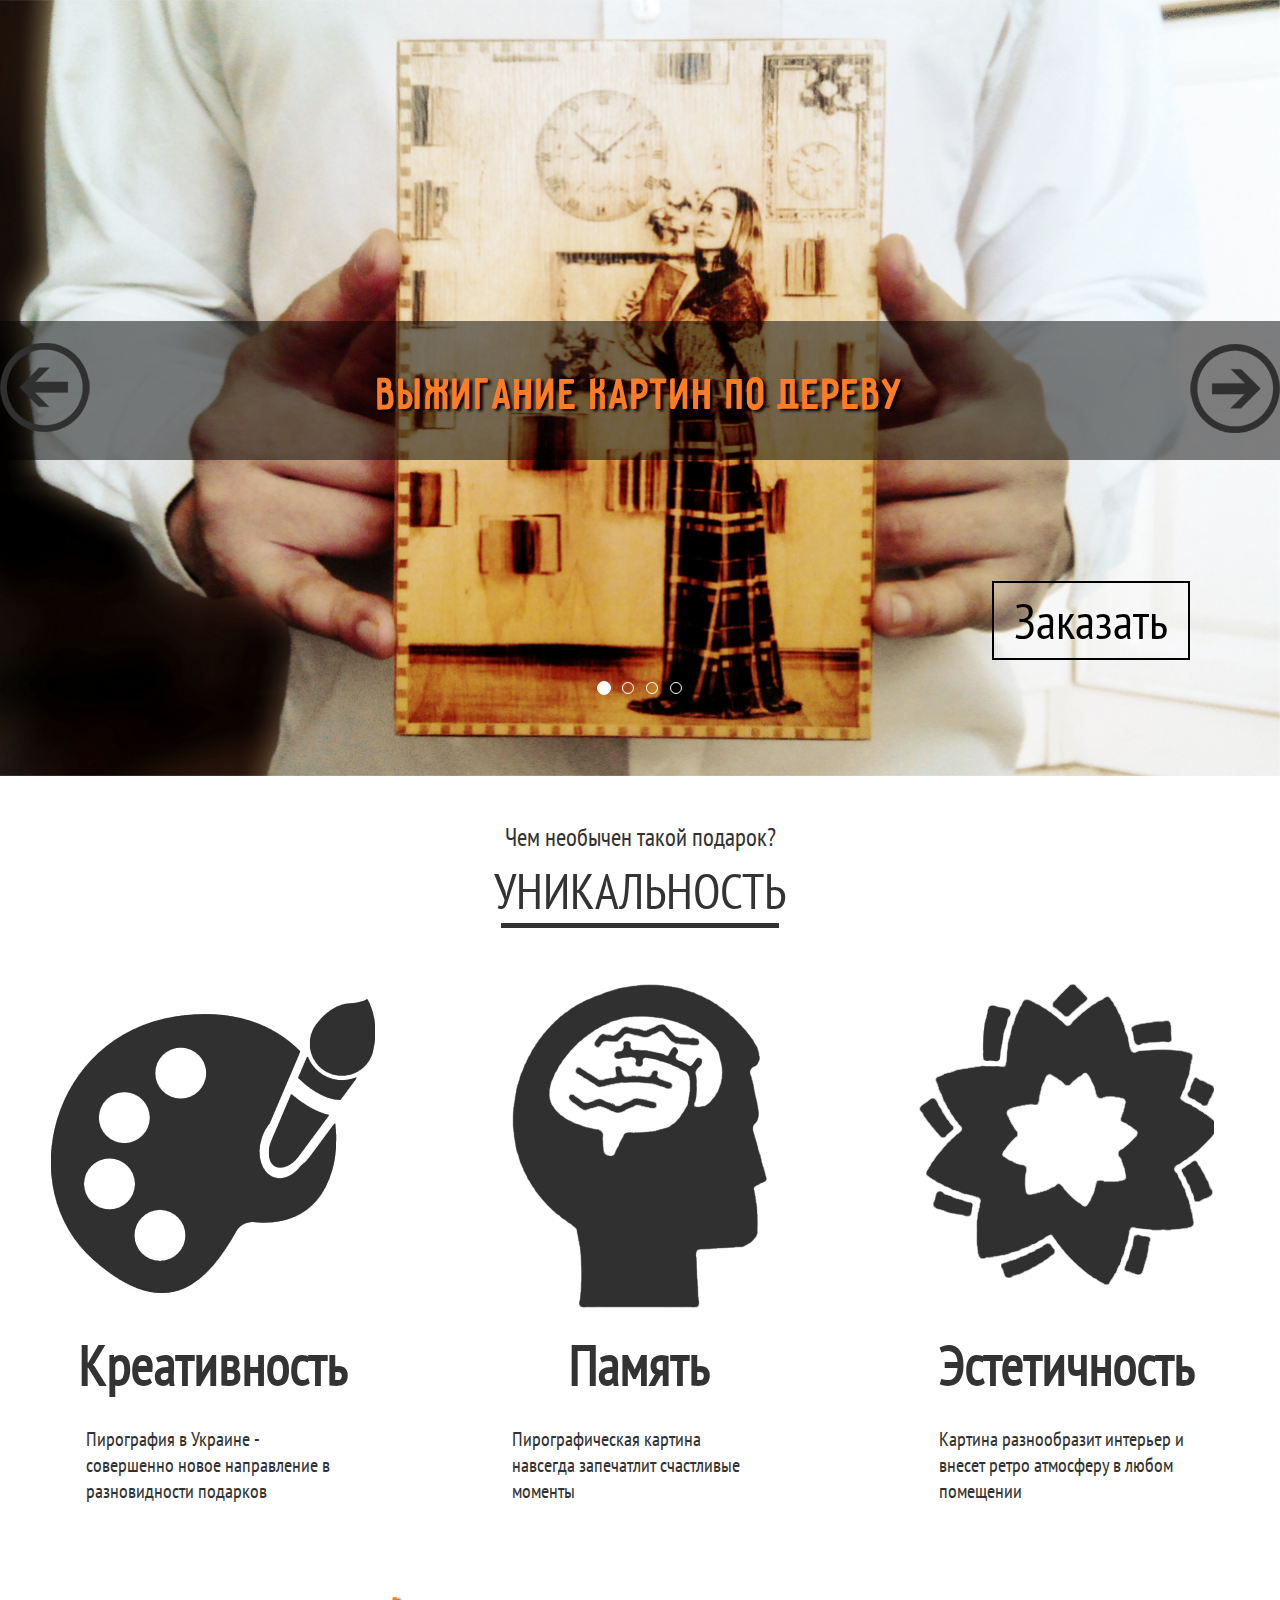
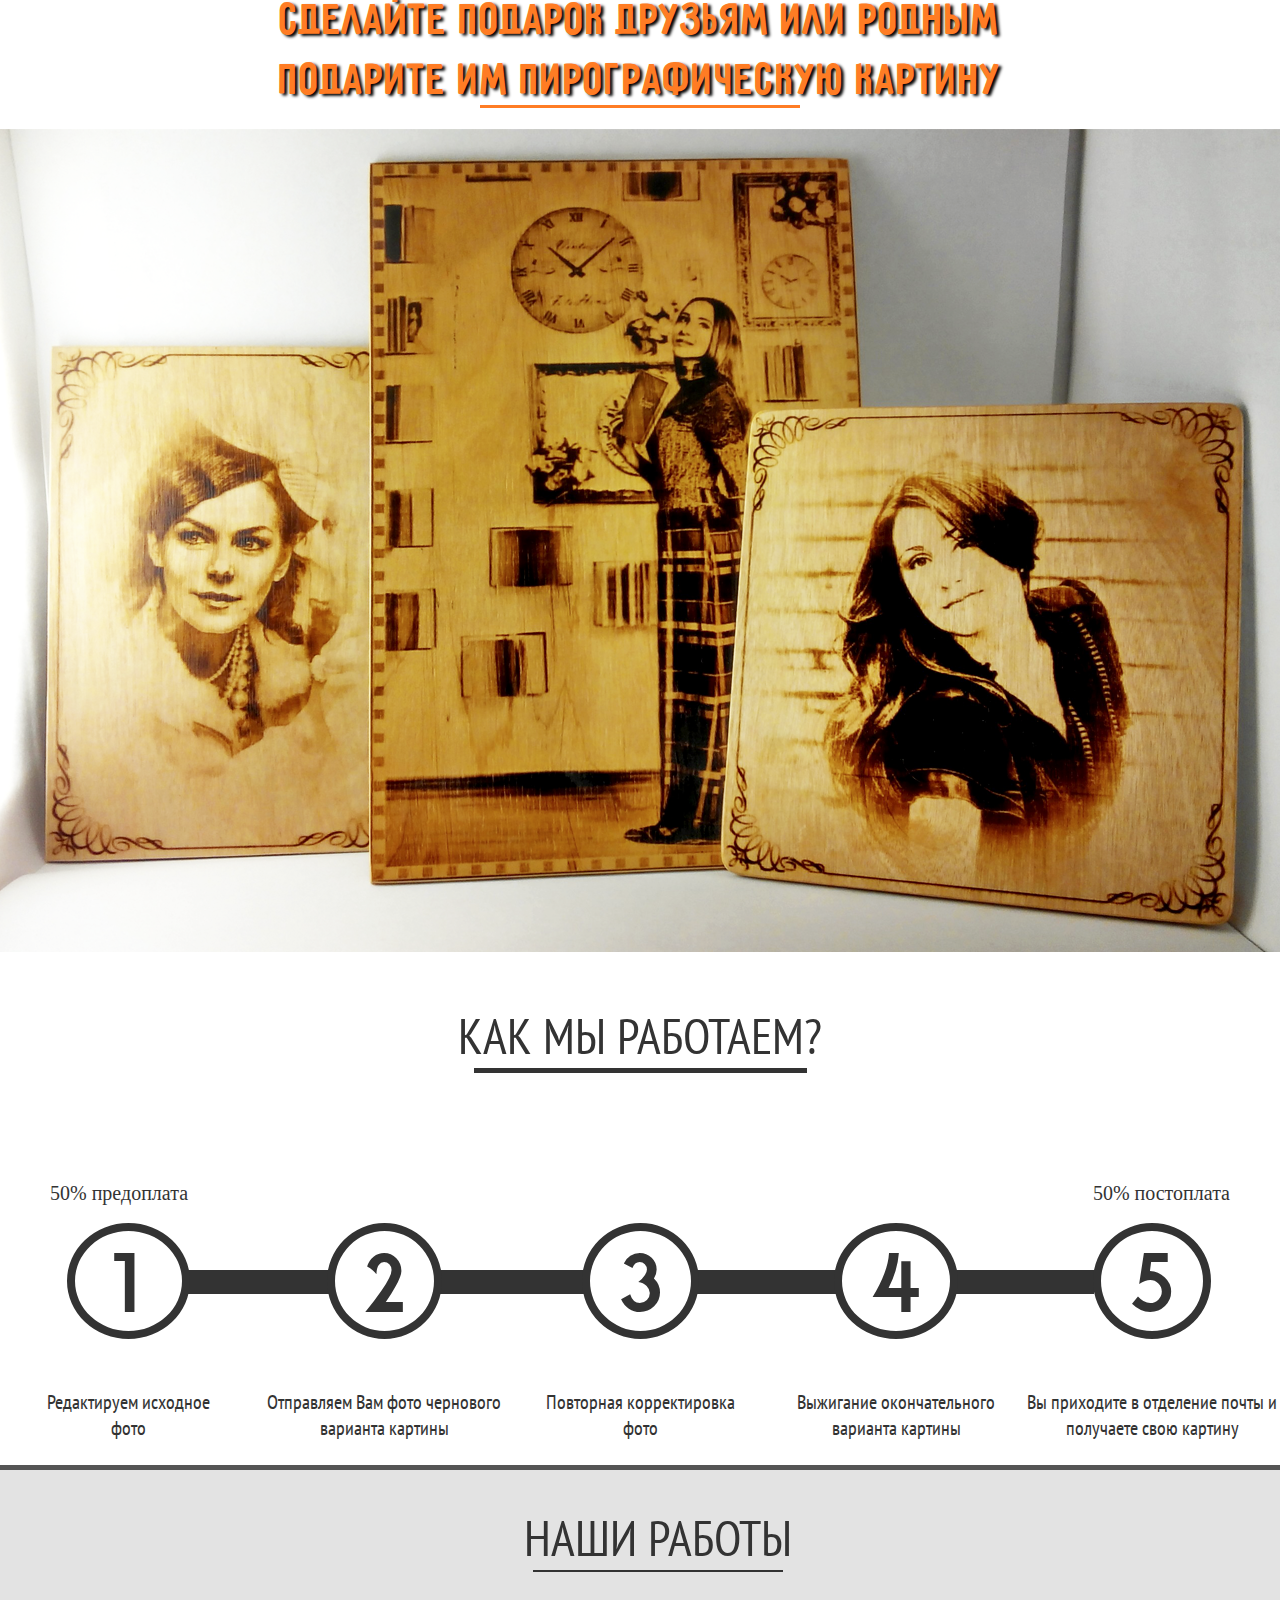
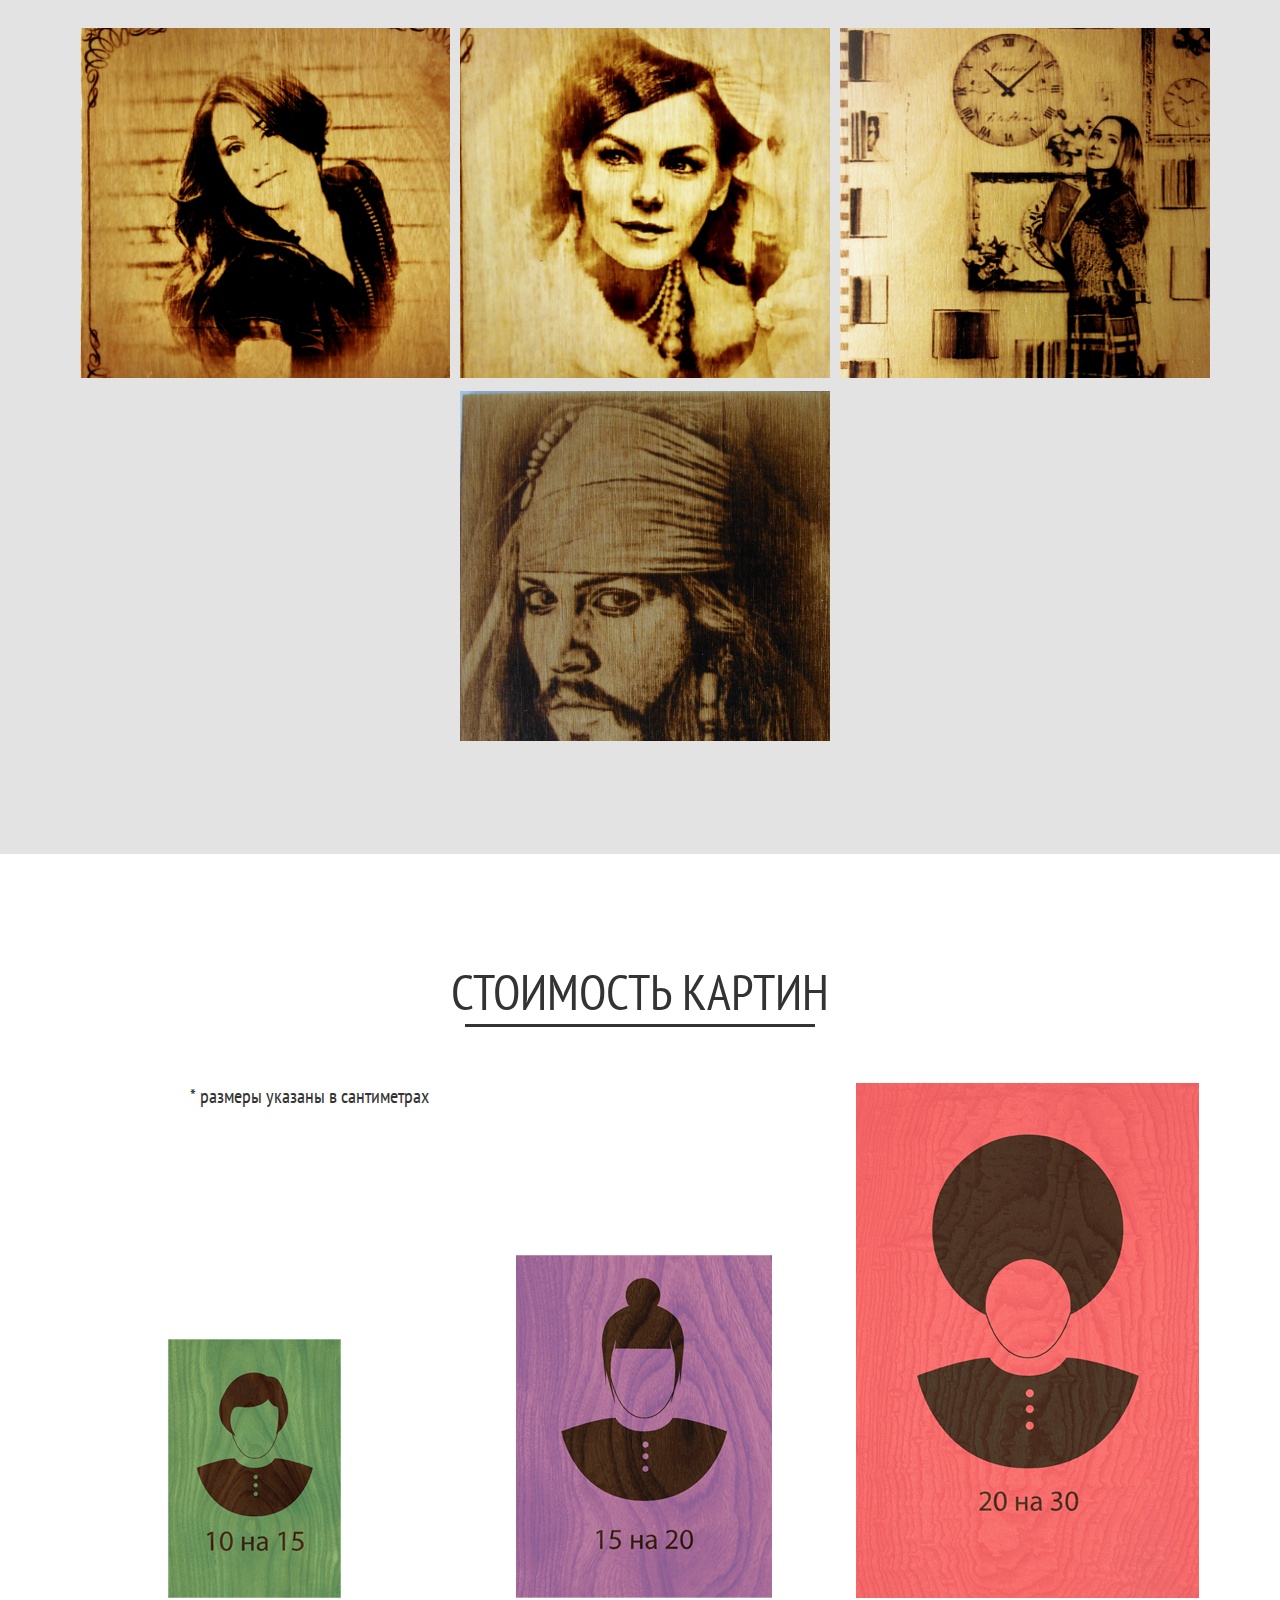
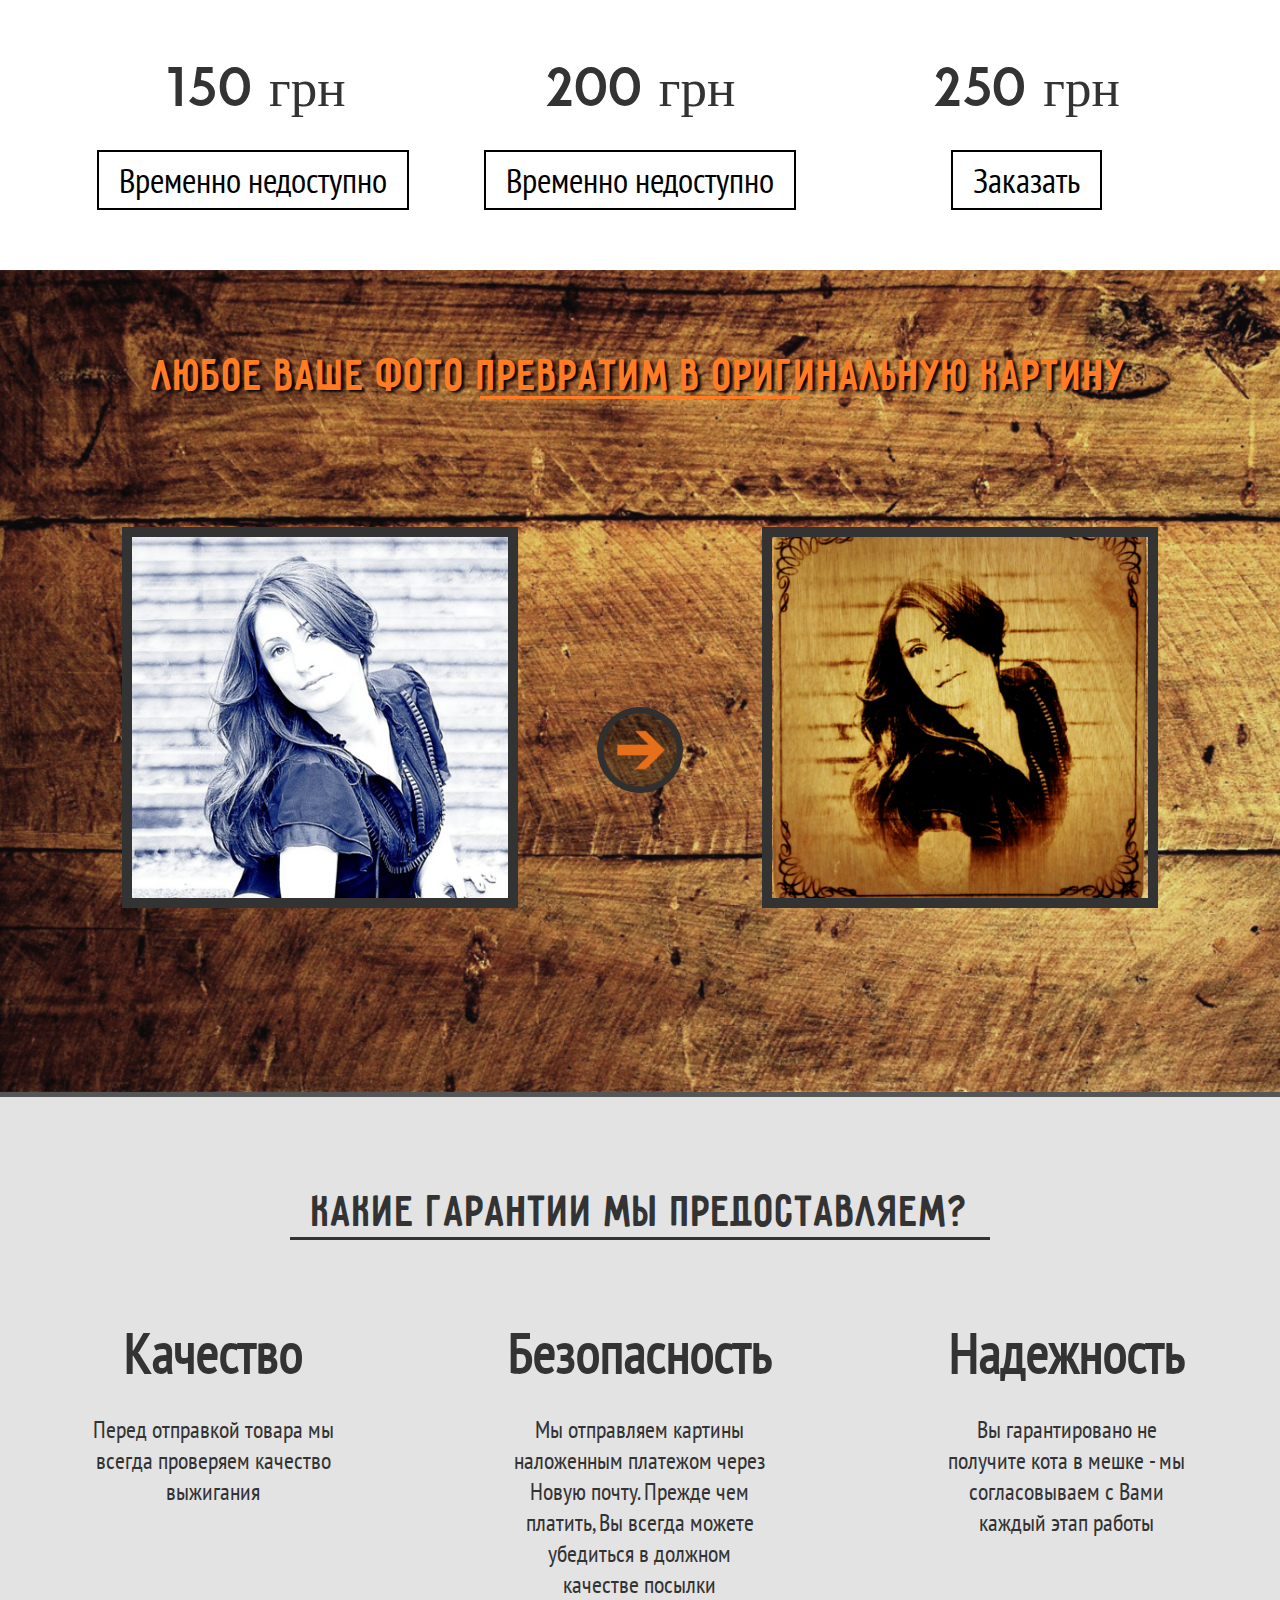
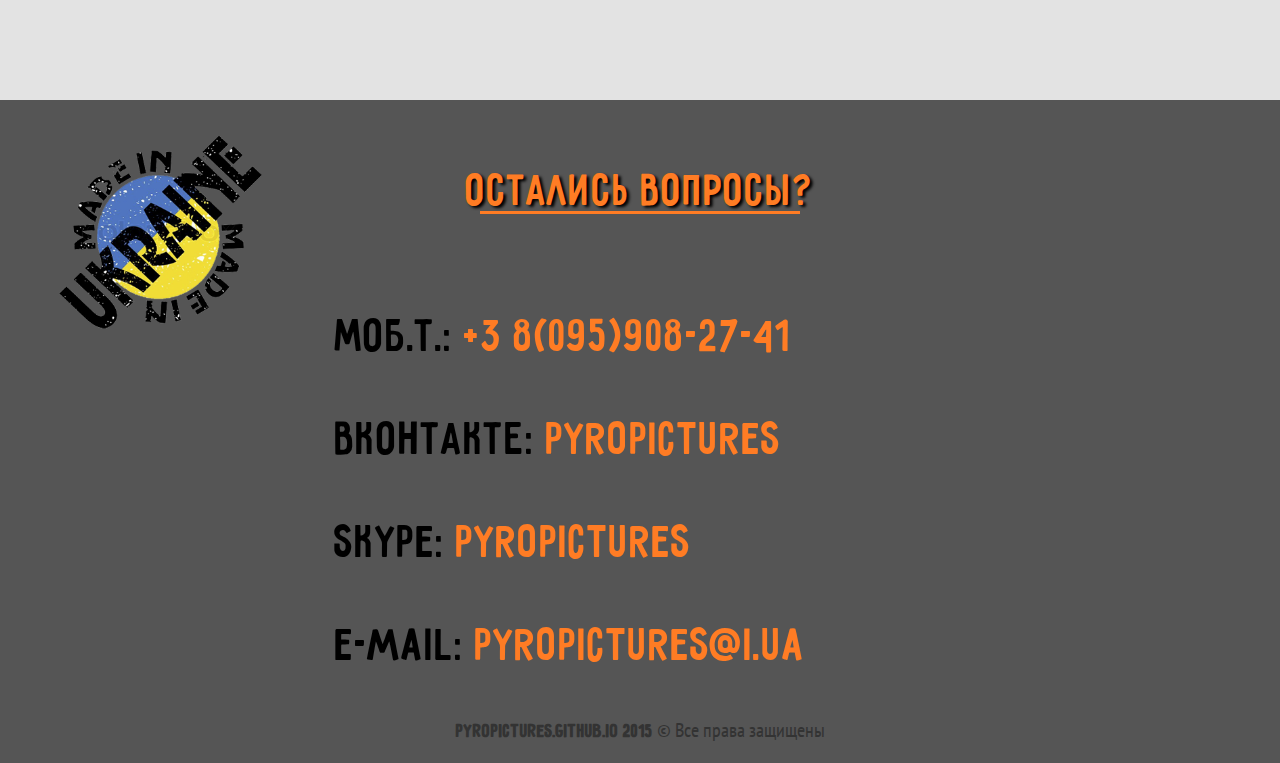
==== index.html @ 1214acdc "favicon added" ====
<!DOCTYPE html>
<html lang="ru">

<head>
    <meta http-equiv="content-type" charset="UTF-8" content="ru">
    <title>Выжигание картин по фото PyroPictures</title>
    <meta name="robots" content="index, follow">
    <meta name="keywords" content="Выжигание, картины на заказ, подарок, необычный подарок для девушки, подарок на 8 марта, картина по дереву, выжигание по дереву, портрет по дереву, фотография на дереве, выжигание на фанере, картина с фото">
    <meta name="description" content="Создаем уникальные картины по дереву с фотографии на заказ.">
    <!--    <link href="bootstrap.min.css" rel="stylesheet">-->
    <link href="carousel.css" rel="stylesheet">
<!--    <link rel="stylesheet/less" type="text/css" href="style.less">-->
<!--    <link rel="stylesheet/less" type="text/css" href="media.less">-->
    <link rel="stylesheet" type="text/css" href="style.css">
    <link rel="stylesheet" type="text/css" href="media.css">
    <link rel="image_src" href="images/pyro.png">
    <link rel="shortcut icon" href="images/favicon.ico" />
    <script src="jquery.js"></script>
    
<!-- Add fancyBox -->
<link rel="stylesheet" href="jquery.fancybox.css" type="text/css" media="screen" />
<script type="text/javascript" src="jquery.fancybox.js"></script>

    <script src="bootstrap.min.js"></script>
<!--    <script src="less.js"></script>-->
    <script src="script.js"></script>
    <script>
      (function(i,s,o,g,r,a,m){i['GoogleAnalyticsObject']=r;i[r]=i[r]||function(){
      (i[r].q=i[r].q||[]).push(arguments)},i[r].l=1*new Date();a=s.createElement(o),
      m=s.getElementsByTagName(o)[0];a.async=1;a.src=g;m.parentNode.insertBefore(a,m)
      })(window,document,'script','//www.google-analytics.com/analytics.js','ga');

      ga('create', 'UA-71583747-1', 'auto');
      ga('send', 'pageview');

    </script>
</head>

<body>
    <div id="carousel-example-generic" class="carousel slide" data-ride="carousel">
        <!-- Indicators -->
        <ol class="carousel-indicators">
            <li data-target="#carousel-example-generic" data-slide-to="0" class="active"></li>
            <li data-target="#carousel-example-generic" data-slide-to="1"></li>
            <li data-target="#carousel-example-generic" data-slide-to="2"></li>
            <li data-target="#carousel-example-generic" data-slide-to="3"></li>
        </ol>
        <!--        <a href="" class="btn border">Заказать</a>-->
        <!-- Wrapper for slides -->
        <header class="global-caption">
            <!--            <p>Сделайте близким уникальный подарок! Закажите</p>-->
            <h1>Выжигание картин по дереву</h1>
            <a href="http://vk.com/pyropictures" class="btn btn-border">Заказать</a>
        </header>
        <div class="carousel-inner">
            <div class="item active">
                <img src="images/ready1.png" alt="">
                <div class="carousel-caption">

                </div>
            </div>
            <div class="item">
                <img src="images/ready2.png" alt="">
                <div class="carousel-caption">

                </div>
            </div>
            <div class="item">
                <img src="images/ready3.png" alt="">
                <div class="carousel-caption">

                </div>
            </div>
            <div class="item">
                <img src="images/ready4.png" alt="">
                <div class="carousel-caption">

                </div>
            </div>

        </div>

        <!-- Controls -->
        <a class="left carousel-control" href="#carousel-example-generic" data-slide="prev">
        </a>
        <a class="right carousel-control" href="#carousel-example-generic" data-slide="next">
        </a>
    </div>
    <div class="block unique clearfix">
        <h2><small>Чем необычен такой подарок?</small>Уникальность</h2>
        <div class="col-md-4 col-sm-4">
            <div class="img-wrap"><img src="images/creative.png" alt=""></div>
            <h3>Креативность</h3>
            <p>Пирография в Украине - совершенно новое направление в разновидности подарков</p>
        </div>
        <div class="col-md-4 col-sm-4">
            <div class="img-wrap"><img src="images/memory.png" alt=""></div>
            <h3>Память</h3>
            <p>Пирографическая картина навсегда запечатлит счастливые моменты</p>
        </div>
        <div class="col-md-4 col-sm-4">
            <div class="img-wrap"><img src="images/beauty.png" alt=""></div>
            <h3>Эстетичность</h3>
            <p>Картина разнообразит интерьер и внесет ретро атмосферу в любом помещении</p>
        </div>
    </div>
    <div class="thumb">
        <h2><span>Сделайте подарок друзьям или родным подарите им пирографическую картину</span></h2>
        <img src="images/pyro.png" alt="logo">
    </div>
    <div class="block work">
        <h2>Как мы работаем?</h2>
        <div class="round-line">
            <div class="pre">50% предоплата</div>
            <div class="post">50% постоплата</div><!--
            --><div class="num-thumb nt-1">
                <span>1</span>
                <p>Редактируем исходное
                    <br> фото </p>
            </div><!--
            --><div class="num-thumb nt-2">
                <span>2</span>
                <p>Отправляем Вам фото чернового варианта картины
                </p>
            </div><!--
            --><div class="num-thumb nt-3">
                <span>3</span>
                <p>Повторная корректировка
                    <br> фото
                </p>
            </div><!--
            --><div class="num-thumb nt-4">
                <span>4</span>
                <p>Выжигание окончательного варианта картины
                </p>
            </div><!--
            --><div class="num-thumb nt-5">
                <span>5</span>
                <p>Вы приходите в отделение почты и получаете свою картину</p>
            </div><!--
            --><div class="line"></div>
        </<d></div>
    </div>
    </div>
    <div class="wide-wrap">
    <div class="block our-works">
        <h2>Наши работы</h2>
        <div class="row">
            <a href="images/layout-31.png" class=""><img src="images/layout-31.png" alt=""></a><!--
             --><a href="images/layout-34.png" class=""><img src="images/layout-34.png" alt=""></a><!--
            --><a href="images/layout-33.png" class=""><img src="images/layout-33.png" alt=""></a>
        </div>
        <div class="row">
            <a href="images/ready51.jpg" class=""><img src="images/ready51.jpg" alt=""></a><!--
            --><a href="images/ready-34.jpg" class=""><img src="images/ready-34.jpg" alt=""></a><!--
            --><a href="images/ready22.png" class=""><img src="images/ready22.png" alt=""></a>
        </div>
    </div>
    </div>
    <div class="block price">
        <h2>Стоимость картин</h2>
        <div class="row">
        <span>* размеры указаны в сантиметрах</span>
        <div class="col-md-4 col-sm-4">
            <div class="img-wrap"><img src="images/10x15.png" alt=""></div>
            <p>150 грн</p>
            <a href="№" class="btn btn-border">Временно недоступно</a>
        </div>
        <div class="col-md-4 col-sm-4">
            <div class="img-wrap"><img src="images/15x20.png" alt=""></div>
            <p>200 грн</p>
            <a href="№" class="btn btn-border">Временно недоступно</a>
        </div>
        <div class="col-md-4 col-sm-4">
            <div class="img-wrap"><img src="images/20x30.png" alt=""></div>
            <p>250 грн</p>
            <a href="http://vk.com/pyropictures" class="btn btn-border disabled">Заказать</a>
        </div>
        </div>
    </div>
    <div class="thumb transform">
        <h2>Любое ваше фото превратим в оригинальную картину</h2>
        <div class="row">
            <div class="col-md-offset-1 col-md-4 col-sm-offset-1 col-sm-4"><img src="images/ready431.png" alt=""></div>
            <div class=" col-md-2 col-sm-2"><div class="col-md-offset-1 col-md-10 col-sm-offset-1 col-sm-10"><img class="rarrow" src="images/arrow-right.png" alt=""></div></div>
            <div class="col-md-4 col-sm-4"><img src="images/31.png" alt=""></div>
        </div>
    </div>
    <div class="wide-wrap">
    <div class="block warranty">
        <h2>Какие гарантии мы предоставляем?</h2>
        <div class="row">
        <div class="col-md-4 col-sm-4">
            <h3>Качество</h3>
            <p>Перед отправкой товара мы всегда проверяем качество выжигания
            </p>
        </div>
        <div class="col-md-4 col-sm-4">
            <h3>Безопасность</h3>
            <p>Мы отправляем картины наложенным платежом через Новую почту. Прежде чем платить, Вы всегда можете убедиться в должном качестве посылки</p>
        </div>
        <div class="col-md-4 col-sm-4">
            <h3>Надежность</h3>
            <p>Вы гарантировано не получите кота в мешке - мы согласовываем с Вами каждый этап работы
            </p>
        </div>
        </div>
    </div>
    </div>
    <div class="block phone">
        <h2>Оставьте свой номер телефона
        <small>мы Вам перезвоним</small></h2>
        <div class="phoneForm">
            <i class="phone"></i>
            <input type="text" placeholder="+38(___)___ __ __">
            <a href="" class="btn btn-active">Позвоните мне</a>
        </div>
    </div>
    <div class="wide-wrap">
    <div class="thumb">
        <h2>Остались вопросы?</h2>
        
        <div class="col-md-3 col-sm-3"><img src="images/ukraine.png" alt=""></div>
        
        <div class="col-md-9 col-sm-9"><div class="contact-info">
            <div class="contacts">
                <p>Моб.т.: <span>+3 8(095)908-27-41</span></p>
            </div>
            <div class="contacts">
                <p>ВКонтакте: <span><a href="http://vk.com/pyropictures">pyropictures</a></span></p>
            </div>
            <div class="contacts">
                <p>Skype: <span>pyropictures</span></p>
            </div>
            <div class="contacts">
                <p>E-mail: <span><a href="mailto:pyropictures@i.ua">pyropictures@i.ua</a></span></p>
            </div>
        </div></div>
    </div>
    
    <div class="bottom">
        <p>
            <strong>Pyropictures.github.io 2015</strong>
            &#169; Все права защищены</p>
    </div>
    <div class="go-top">
        <a href=""></a>
    </div>
    </div>
</body>

</html>
---- carousel.css ----
.clearfix:before,
.clearfix:after, .row:before, .row:after {
    content: " ";
    display: table
}

.clearfix:after, .row:after{
    clear: both
}

.col-xs-1,
.col-sm-1,
.col-md-1,
.col-lg-1,
.col-xs-2,
.col-sm-2,
.col-md-2,
.col-lg-2,
.col-xs-3,
.col-sm-3,
.col-md-3,
.col-lg-3,
.col-xs-4,
.col-sm-4,
.col-md-4,
.col-lg-4,
.col-xs-5,
.col-sm-5,
.col-md-5,
.col-lg-5,
.col-xs-6,
.col-sm-6,
.col-md-6,
.col-lg-6,
.col-xs-7,
.col-sm-7,
.col-md-7,
.col-lg-7,
.col-xs-8,
.col-sm-8,
.col-md-8,
.col-lg-8,
.col-xs-9,
.col-sm-9,
.col-md-9,
.col-lg-9,
.col-xs-10,
.col-sm-10,
.col-md-10,
.col-lg-10,
.col-xs-11,
.col-sm-11,
.col-md-11,
.col-lg-11,
.col-xs-12,
.col-sm-12,
.col-md-12,
.col-lg-12 {
    position: relative;
    display: block;
    min-height: 1px;
    padding-left: 15px;
    padding-right: 15px;
    box-sizing: border-box;
}

.col-xs-1,
.col-xs-2,
.col-xs-3,
.col-xs-4,
.col-xs-5,
.col-xs-6,
.col-xs-7,
.col-xs-8,
.col-xs-9,
.col-xs-10,
.col-xs-11,
.col-xs-12 {
    float: left
}

.col-xs-12 {
    width: 100%
}

.col-xs-11 {
    width: 91.66666667%
}

.col-xs-10 {
    width: 83.33333333%
}

.col-xs-9 {
    width: 75%
}

.col-xs-8 {
    width: 66.66666667%
}

.col-xs-7 {
    width: 58.33333333%
}

.col-xs-6 {
    width: 50%
}

.col-xs-5 {
    width: 41.66666667%
}

.col-xs-4 {
    width: 33.33333333%
}

.col-xs-3 {
    width: 25%
}

.col-xs-2 {
    width: 16.66666667%
}

.col-xs-1 {
    width: 8.33333333%
}

.col-xs-pull-12 {
    right: 100%
}

.col-xs-pull-11 {
    right: 91.66666667%
}

.col-xs-pull-10 {
    right: 83.33333333%
}

.col-xs-pull-9 {
    right: 75%
}

.col-xs-pull-8 {
    right: 66.66666667%
}

.col-xs-pull-7 {
    right: 58.33333333%
}

.col-xs-pull-6 {
    right: 50%
}

.col-xs-pull-5 {
    right: 41.66666667%
}

.col-xs-pull-4 {
    right: 33.33333333%
}

.col-xs-pull-3 {
    right: 25%
}

.col-xs-pull-2 {
    right: 16.66666667%
}

.col-xs-pull-1 {
    right: 8.33333333%
}

.col-xs-pull-0 {
    right: auto
}

.col-xs-push-12 {
    left: 100%
}

.col-xs-push-11 {
    left: 91.66666667%
}

.col-xs-push-10 {
    left: 83.33333333%
}

.col-xs-push-9 {
    left: 75%
}

.col-xs-push-8 {
    left: 66.66666667%
}

.col-xs-push-7 {
    left: 58.33333333%
}

.col-xs-push-6 {
    left: 50%
}

.col-xs-push-5 {
    left: 41.66666667%
}

.col-xs-push-4 {
    left: 33.33333333%
}

.col-xs-push-3 {
    left: 25%
}

.col-xs-push-2 {
    left: 16.66666667%
}

.col-xs-push-1 {
    left: 8.33333333%
}

.col-xs-push-0 {
    left: auto
}

.col-xs-offset-12 {
    margin-left: 100%
}

.col-xs-offset-11 {
    margin-left: 91.66666667%
}

.col-xs-offset-10 {
    margin-left: 83.33333333%
}

.col-xs-offset-9 {
    margin-left: 75%
}

.col-xs-offset-8 {
    margin-left: 66.66666667%
}

.col-xs-offset-7 {
    margin-left: 58.33333333%
}

.col-xs-offset-6 {
    margin-left: 50%
}

.col-xs-offset-5 {
    margin-left: 41.66666667%
}

.col-xs-offset-4 {
    margin-left: 33.33333333%
}

.col-xs-offset-3 {
    margin-left: 25%
}

.col-xs-offset-2 {
    margin-left: 16.66666667%
}

.col-xs-offset-1 {
    margin-left: 8.33333333%
}

.col-xs-offset-0 {
    margin-left: 0
}

@media (min-width:768px) {
    .col-sm-1,
    .col-sm-2,
    .col-sm-3,
    .col-sm-4,
    .col-sm-5,
    .col-sm-6,
    .col-sm-7,
    .col-sm-8,
    .col-sm-9,
    .col-sm-10,
    .col-sm-11,
    .col-sm-12 {
        float: left
    }
    .col-sm-12 {
        width: 100%
    }
    .col-sm-11 {
        width: 91.66666667%
    }
    .col-sm-10 {
        width: 83.33333333%
    }
    .col-sm-9 {
        width: 75%
    }
    .col-sm-8 {
        width: 66.66666667%
    }
    .col-sm-7 {
        width: 58.33333333%
    }
    .col-sm-6 {
        width: 50%
    }
    .col-sm-5 {
        width: 41.66666667%
    }
    .col-sm-4 {
        width: 33.33333333%
    }
    .col-sm-3 {
        width: 25%
    }
    .col-sm-2 {
        width: 16.66666667%
    }
    .col-sm-1 {
        width: 8.33333333%
    }
    .col-sm-pull-12 {
        right: 100%
    }
    .col-sm-pull-11 {
        right: 91.66666667%
    }
    .col-sm-pull-10 {
        right: 83.33333333%
    }
    .col-sm-pull-9 {
        right: 75%
    }
    .col-sm-pull-8 {
        right: 66.66666667%
    }
    .col-sm-pull-7 {
        right: 58.33333333%
    }
    .col-sm-pull-6 {
        right: 50%
    }
    .col-sm-pull-5 {
        right: 41.66666667%
    }
    .col-sm-pull-4 {
        right: 33.33333333%
    }
    .col-sm-pull-3 {
        right: 25%
    }
    .col-sm-pull-2 {
        right: 16.66666667%
    }
    .col-sm-pull-1 {
        right: 8.33333333%
    }
    .col-sm-pull-0 {
        right: auto
    }
    .col-sm-push-12 {
        left: 100%
    }
    .col-sm-push-11 {
        left: 91.66666667%
    }
    .col-sm-push-10 {
        left: 83.33333333%
    }
    .col-sm-push-9 {
        left: 75%
    }
    .col-sm-push-8 {
        left: 66.66666667%
    }
    .col-sm-push-7 {
        left: 58.33333333%
    }
    .col-sm-push-6 {
        left: 50%
    }
    .col-sm-push-5 {
        left: 41.66666667%
    }
    .col-sm-push-4 {
        left: 33.33333333%
    }
    .col-sm-push-3 {
        left: 25%
    }
    .col-sm-push-2 {
        left: 16.66666667%
    }
    .col-sm-push-1 {
        left: 8.33333333%
    }
    .col-sm-push-0 {
        left: auto
    }
    .col-sm-offset-12 {
        margin-left: 100%
    }
    .col-sm-offset-11 {
        margin-left: 91.66666667%
    }
    .col-sm-offset-10 {
        margin-left: 83.33333333%
    }
    .col-sm-offset-9 {
        margin-left: 75%
    }
    .col-sm-offset-8 {
        margin-left: 66.66666667%
    }
    .col-sm-offset-7 {
        margin-left: 58.33333333%
    }
    .col-sm-offset-6 {
        margin-left: 50%
    }
    .col-sm-offset-5 {
        margin-left: 41.66666667%
    }
    .col-sm-offset-4 {
        margin-left: 33.33333333%
    }
    .col-sm-offset-3 {
        margin-left: 25%
    }
    .col-sm-offset-2 {
        margin-left: 16.66666667%
    }
    .col-sm-offset-1 {
        margin-left: 8.33333333%
    }
    .col-sm-offset-0 {
        margin-left: 0
    }
}

@media (min-width:992px) {
    .col-md-1,
    .col-md-2,
    .col-md-3,
    .col-md-4,
    .col-md-5,
    .col-md-6,
    .col-md-7,
    .col-md-8,
    .col-md-9,
    .col-md-10,
    .col-md-11,
    .col-md-12 {
        float: left
    }
    .col-md-12 {
        width: 100%
    }
    .col-md-11 {
        width: 91.66666667%
    }
    .col-md-10 {
        width: 83.33333333%
    }
    .col-md-9 {
        width: 75%
    }
    .col-md-8 {
        width: 66.66666667%
    }
    .col-md-7 {
        width: 58.33333333%
    }
    .col-md-6 {
        width: 50%
    }
    .col-md-5 {
        width: 41.66666667%
    }
    .col-md-4 {
        width: 33.33333333%
    }
    .col-md-3 {
        width: 25%
    }
    .col-md-2 {
        width: 16.66666667%
    }
    .col-md-1 {
        width: 8.33333333%
    }
    .col-md-pull-12 {
        right: 100%
    }
    .col-md-pull-11 {
        right: 91.66666667%
    }
    .col-md-pull-10 {
        right: 83.33333333%
    }
    .col-md-pull-9 {
        right: 75%
    }
    .col-md-pull-8 {
        right: 66.66666667%
    }
    .col-md-pull-7 {
        right: 58.33333333%
    }
    .col-md-pull-6 {
        right: 50%
    }
    .col-md-pull-5 {
        right: 41.66666667%
    }
    .col-md-pull-4 {
        right: 33.33333333%
    }
    .col-md-pull-3 {
        right: 25%
    }
    .col-md-pull-2 {
        right: 16.66666667%
    }
    .col-md-pull-1 {
        right: 8.33333333%
    }
    .col-md-pull-0 {
        right: auto
    }
    .col-md-push-12 {
        left: 100%
    }
    .col-md-push-11 {
        left: 91.66666667%
    }
    .col-md-push-10 {
        left: 83.33333333%
    }
    .col-md-push-9 {
        left: 75%
    }
    .col-md-push-8 {
        left: 66.66666667%
    }
    .col-md-push-7 {
        left: 58.33333333%
    }
    .col-md-push-6 {
        left: 50%
    }
    .col-md-push-5 {
        left: 41.66666667%
    }
    .col-md-push-4 {
        left: 33.33333333%
    }
    .col-md-push-3 {
        left: 25%
    }
    .col-md-push-2 {
        left: 16.66666667%
    }
    .col-md-push-1 {
        left: 8.33333333%
    }
    .col-md-push-0 {
        left: auto
    }
    .col-md-offset-12 {
        margin-left: 100%
    }
    .col-md-offset-11 {
        margin-left: 91.66666667%
    }
    .col-md-offset-10 {
        margin-left: 83.33333333%
    }
    .col-md-offset-9 {
        margin-left: 75%
    }
    .col-md-offset-8 {
        margin-left: 66.66666667%
    }
    .col-md-offset-7 {
        margin-left: 58.33333333%
    }
    .col-md-offset-6 {
        margin-left: 50%
    }
    .col-md-offset-5 {
        margin-left: 41.66666667%
    }
    .col-md-offset-4 {
        margin-left: 33.33333333%
    }
    .col-md-offset-3 {
        margin-left: 25%
    }
    .col-md-offset-2 {
        margin-left: 16.66666667%
    }
    .col-md-offset-1 {
        margin-left: 8.33333333%
    }
    .col-md-offset-0 {
        margin-left: 0
    }
}

@media (min-width:1200px) {
    .col-lg-1,
    .col-lg-2,
    .col-lg-3,
    .col-lg-4,
    .col-lg-5,
    .col-lg-6,
    .col-lg-7,
    .col-lg-8,
    .col-lg-9,
    .col-lg-10,
    .col-lg-11,
    .col-lg-12 {
        float: left
    }
    .col-lg-12 {
        width: 100%
    }
    .col-lg-11 {
        width: 91.66666667%
    }
    .col-lg-10 {
        width: 83.33333333%
    }
    .col-lg-9 {
        width: 75%
    }
    .col-lg-8 {
        width: 66.66666667%
    }
    .col-lg-7 {
        width: 58.33333333%
    }
    .col-lg-6 {
        width: 50%
    }
    .col-lg-5 {
        width: 41.66666667%
    }
    .col-lg-4 {
        width: 33.33333333%
    }
    .col-lg-3 {
        width: 25%
    }
    .col-lg-2 {
        width: 16.66666667%
    }
    .col-lg-1 {
        width: 8.33333333%
    }
    .col-lg-pull-12 {
        right: 100%
    }
    .col-lg-pull-11 {
        right: 91.66666667%
    }
    .col-lg-pull-10 {
        right: 83.33333333%
    }
    .col-lg-pull-9 {
        right: 75%
    }
    .col-lg-pull-8 {
        right: 66.66666667%
    }
    .col-lg-pull-7 {
        right: 58.33333333%
    }
    .col-lg-pull-6 {
        right: 50%
    }
    .col-lg-pull-5 {
        right: 41.66666667%
    }
    .col-lg-pull-4 {
        right: 33.33333333%
    }
    .col-lg-pull-3 {
        right: 25%
    }
    .col-lg-pull-2 {
        right: 16.66666667%
    }
    .col-lg-pull-1 {
        right: 8.33333333%
    }
    .col-lg-pull-0 {
        right: auto
    }
    .col-lg-push-12 {
        left: 100%
    }
    .col-lg-push-11 {
        left: 91.66666667%
    }
    .col-lg-push-10 {
        left: 83.33333333%
    }
    .col-lg-push-9 {
        left: 75%
    }
    .col-lg-push-8 {
        left: 66.66666667%
    }
    .col-lg-push-7 {
        left: 58.33333333%
    }
    .col-lg-push-6 {
        left: 50%
    }
    .col-lg-push-5 {
        left: 41.66666667%
    }
    .col-lg-push-4 {
        left: 33.33333333%
    }
    .col-lg-push-3 {
        left: 25%
    }
    .col-lg-push-2 {
        left: 16.66666667%
    }
    .col-lg-push-1 {
        left: 8.33333333%
    }
    .col-lg-push-0 {
        left: auto
    }
    .col-lg-offset-12 {
        margin-left: 100%
    }
    .col-lg-offset-11 {
        margin-left: 91.66666667%
    }
    .col-lg-offset-10 {
        margin-left: 83.33333333%
    }
    .col-lg-offset-9 {
        margin-left: 75%
    }
    .col-lg-offset-8 {
        margin-left: 66.66666667%
    }
    .col-lg-offset-7 {
        margin-left: 58.33333333%
    }
    .col-lg-offset-6 {
        margin-left: 50%
    }
    .col-lg-offset-5 {
        margin-left: 41.66666667%
    }
    .col-lg-offset-4 {
        margin-left: 33.33333333%
    }
    .col-lg-offset-3 {
        margin-left: 25%
    }
    .col-lg-offset-2 {
        margin-left: 16.66666667%
    }
    .col-lg-offset-1 {
        margin-left: 8.33333333%
    }
    .col-lg-offset-0 {
        margin-left: 0
    }
}



.carousel-inner>.item>img,
.carousel-inner>.item>a>img {
    display: block;
    max-width: 100%;
    height: auto;
    width: 100%;
    max-height: 776px;
}
.carousel {
    position: relative
}

.carousel-inner {
    position: relative;
    overflow: hidden;
    width: 100%
}

.carousel-inner>.item {
    display: none;
    position: relative;
    -webkit-transition: .6s ease-in-out left;
    -o-transition: .6s ease-in-out left;
    transition: .6s ease-in-out left
}

.carousel-inner>.item>img,
.carousel-inner>.item>a>img {
    line-height: 1
}

@media all and (transform-3d),
(-webkit-transform-3d) {
    .carousel-inner>.item {
        -webkit-transition: -webkit-transform 0.6s ease-in-out;
        -o-transition: -o-transform 0.6s ease-in-out;
        transition: transform 0.6s ease-in-out;
        -webkit-backface-visibility: hidden;
        backface-visibility: hidden;
        -webkit-perspective: 1000px;
        perspective: 1000px
    }
    .carousel-inner>.item.next,
    .carousel-inner>.item.active.right {
        -webkit-transform: translate3d(100%, 0, 0);
        transform: translate3d(100%, 0, 0);
        left: 0
    }
    .carousel-inner>.item.prev,
    .carousel-inner>.item.active.left {
        -webkit-transform: translate3d(-100%, 0, 0);
        transform: translate3d(-100%, 0, 0);
        left: 0
    }
    .carousel-inner>.item.next.left,
    .carousel-inner>.item.prev.right,
    .carousel-inner>.item.active {
        -webkit-transform: translate3d(0, 0, 0);
        transform: translate3d(0, 0, 0);
        left: 0
    }
}

.carousel-inner>.active,
.carousel-inner>.next,
.carousel-inner>.prev {
    display: block
}

.carousel-inner>.active {
    left: 0
}

.carousel-inner>.next,
.carousel-inner>.prev {
    position: absolute;
    top: 0;
    width: 100%
}

.carousel-inner>.next {
    left: 100%
}

.carousel-inner>.prev {
    left: -100%
}

.carousel-inner>.next.left,
.carousel-inner>.prev.right {
    left: 0
}

.carousel-inner>.active.left {
    left: -100%
}

.carousel-inner>.active.right {
    left: 100%
}

.carousel-control{
    margin-top: -45px;
    z-index: 20;
    display: inline-block
}
.carousel-control {
    position: absolute;
    top: 50%;
    left: 0;
    height: 90px;
    width: 90px;
    opacity: 1;
    /*filter: alpha(opacity=50);*/
    font-size: 20px;
    color: #fff;
    text-align: center;
    /*text-shadow: 0 1px 2px rgba(0, 0, 0, 0.6)*/
}

.carousel-control.left {
    background-image: url(images/larrow.png);
    background-color: transparent;
    background-repeat: no-repeat;
   /* background-image: -webkit-linear-gradient(left, rgba(0, 0, 0, 0.5) 0, rgba(0, 0, 0, 0.0001) 100%);
    background-image: -o-linear-gradient(left, rgba(0, 0, 0, 0.5) 0, rgba(0, 0, 0, 0.0001) 100%);
    background-image: -webkit-gradient(linear, left top, right top, color-stop(0, rgba(0, 0, 0, 0.5)), to(rgba(0, 0, 0, 0.0001)));
    background-image: linear-gradient(to right, rgba(0, 0, 0, 0.5) 0, rgba(0, 0, 0, 0.0001) 100%);
    background-repeat: repeat-x;
    filter: progid: DXImageTransform.Microsoft.gradient(startColorstr='#80000000', endColorstr='#00000000', GradientType=1)*/
}

.carousel-control.right {
    left: auto;
    right: 0;
    background-image: url(images/rarrow.png);
    background-repeat: no-repeat;
    background-position: 80% bottom;
    /*background-image: -webkit-linear-gradient(left, rgba(0, 0, 0, 0.0001) 0, rgba(0, 0, 0, 0.5) 100%);
    background-image: -o-linear-gradient(left, rgba(0, 0, 0, 0.0001) 0, rgba(0, 0, 0, 0.5) 100%);
    background-image: -webkit-gradient(linear, left top, right top, color-stop(0, rgba(0, 0, 0, 0.0001)), to(rgba(0, 0, 0, 0.5)));
    background-image: linear-gradient(to right, rgba(0, 0, 0, 0.0001) 0, rgba(0, 0, 0, 0.5) 100%);
    background-repeat: repeat-x;
    filter: progid: DXImageTransform.Microsoft.gradient(startColorstr='#00000000', endColorstr='#80000000', GradientType=1)*/
}

.carousel-control:hover,
.carousel-control:focus {
    outline: 0;
    color: #fff;
    text-decoration: none;
    opacity: .9;
    filter: alpha(opacity=90)
}


.carousel-control .icon-prev,
.carousel-control .glyphicon-chevron-left {
    left: 50%;
    margin-left: -10px
}

.carousel-control .icon-next,
.carousel-control .glyphicon-chevron-right {
    right: 50%;
    margin-right: -10px
}

.carousel-control .icon-prev,
.carousel-control .icon-next {
    width: 20px;
    height: 20px;
    line-height: 1;
    font-family: serif
}

.carousel-control .icon-prev:before {
    content: '\2039'
}

.carousel-control .icon-next:before {
    content: '\203a'
}

.carousel-indicators {
    position: absolute;
    bottom: 10px;
    left: 50%;
    z-index: 15;
    width: 60%;
    margin-left: -30%;
    padding-left: 0;
    list-style: none;
    text-align: center
}

.carousel-indicators li {
    display: inline-block;
    width: 10px;
    height: 10px;
    margin: 1px;
    text-indent: -999px;
    border: 1px solid #fff;
    border-radius: 10px;
    cursor: pointer;
    background-color: #000 \9;
    background-color: rgba(0, 0, 0, 0)
}

.carousel-indicators .active {
    margin: 0;
    width: 12px;
    height: 12px;
    background-color: #fff
}

.carousel-caption {
    position: absolute;
    left: 15%;
    right: 15%;
    bottom: 20px;
    z-index: 10;
    padding-top: 20px;
    padding-bottom: 20px;
    color: #fff;
    text-align: center;
    text-shadow: 0 1px 2px rgba(0, 0, 0, 0.6)
}

.carousel-caption .btn {
    text-shadow: none
}

@media screen and (min-width:768px) {
    .carousel-control .glyphicon-chevron-left,
    .carousel-control .glyphicon-chevron-right,
    .carousel-control .icon-prev,
    .carousel-control .icon-next {
        width: 30px;
        height: 30px;
        margin-top: -15px;
        font-size: 30px
    }
    .carousel-control .glyphicon-chevron-left,
    .carousel-control .icon-prev {
        margin-left: -15px
    }
    .carousel-control .glyphicon-chevron-right,
    .carousel-control .icon-next {
        margin-right: -15px
    }
    .carousel-caption {
        left: 20%;
        right: 20%;
        padding-bottom: 30px
    }
    .carousel-indicators {
        bottom: 20px
    }
}
---- style.css ----
/*

Добавить лого к картинкам
Оптимизировать картинки (Сохранить в формат для Веб)
Оптимизировать загрузку картинок




*/
@font-face {
  font-family: 'LionelTextDiesel';
  src: url(fonts/lionelTextDiesel.ttf);
}
@font-face {
  font-family: Pribambas;
  src: url(fonts/Pribambas.ttf);
}
@font-face {
  font-family: PTsans;
  src: url(fonts/ptsans.ttf);
}
body {
  font-family: PTsans, sans-serif;
  font-weight: lighter;
  max-width: 1600px;
    min-width: 1000px;
  margin: auto;
  color: #333;
}
.carousel .global-caption {
  position: absolute;
  top: 0;
  left: 0;
  bottom: 0;
  right: 0;
  z-index: 19;
}
.carousel .global-caption h1 {
  text-shadow: 3px 2px 3px #000000;
  font-family: Pribambas, sans-serif;
  color: #ff7c24;
  font-size: 48px;
  font-weight: normal;
  position: absolute;
  line-height: 139px;
  width: 100%;
  background: rgba(0, 0, 0, 0.5);
  top: 50%;
  margin: 0;
  margin-top: -67px;
  text-align: center;
}
.carousel .global-caption .btn-border {
  display: inline-block;
  font-family: PTsans;
  font-size: 50px;
  color: #000000;
  padding: 5px 20px;
  border: 2px solid #000000;
  text-decoration: none;
  background: rgba(255, 255, 255, 0.2);
  -webkit-transition: background .3s ease;
  -moz-transition: background .3s ease;
  -o-transition: background .3s ease;
  transition: background .3s ease;
  position: absolute;
  bottom: 15%;
  right: 7%;
  z-index: 35;
}
.carousel .global-caption .btn-border:hover {
  background: #fff;
  color: #333;
  border: 2px solid #333;
}
.block {
  max-width: 1280px;
  margin: auto;
}
.block h2 {
  text-align: center;
  font-weight: normal;
  font-size: 50px;
  text-transform: uppercase;
  margin: 45px auto 0;
}
.block h2 small {
  display: block;
  text-transform: none;
  font-size: 25px;
  margin-bottom: 5px;
}
.block h2:after {
  content: '';
  display: block;
  height: 5px;
  background: #333;
  width: 278px;
  margin: 0 auto 56px;
}
.block.unique {
  margin: 0 auto 60px;
}
div {
  text-align: center;
  font-size: 48px;
}
div .img-wrap {
  height: 324px;
}
div h3 {
  margin: 20px auto 25px;
}
div p {
  display: block;
  width: 255px;
  margin: auto;
  text-align: left;
  font-size: 20px;
}
.thumb {
  font-family: Pribambas, sans-serif;
  position: relative;
  color: #ff7c24;
}
.thumb h2 {
  font-weight: normal;
  text-shadow: 3px 2px 3px #000000;
  background: rgba(0, 0, 0, 0.5);
  margin: 0;
  padding: 21px 0;
  font-size: 48px;
  position: absolute;
  top: 0;
  width: 100%;
  text-align: center;
}
.thumb h2 span {
  display: inline-block;
  font-weight: 400;
  width: 800px;
  line-height: 60px;
}
.thumb img {
  width: 100%;
}
.block.work {
  margin-bottom: 100px;
}
.block.work h2:after {
  width: 333px;
}
.block.work .round-line {
  width: 100%;
  position: relative;
  margin-top: 150px;
}
.block.work .round-line .pre,
.block.work .round-line .post {
  position: absolute;
  display: inline-block;
  color: #333333;
  font: 400 20px / 40px Verdana;
  top: -50px;
}
.block.work .round-line .pre {
  left: 50px;
}
.block.work .round-line .post {
  right: 50px;
}
.block.work .round-line .num-thumb {
  position: relative;
  vertical-align: top;
  z-index: 6;
  display: inline-block;
  width: 20%;
  text-align: center;
}
.block.work .round-line .num-thumb span {
  z-index: 6;
  display: inline-block;
  padding: 20px 28px;
  color: #333333;
  font: 400 80px / 60px LionelTextDiesel;
  background: #fff;
  border-radius: 50%;
  border: 8px solid #333;
}
.block.work .round-line .num-thumb p {
  width: auto;
  margin-top: 50px;
  text-align: center;
}
.block.work .round-line .line {
  margin: -171px auto 171px auto;
  width: 71%;
  height: 24px;
  background: #333;
}
.wide-wrap {
  padding-top: 35px;
  padding-bottom: 100px;
  width: 100%;
  border-top: 5px solid #555;
  background: #e3e3e3;
}
.wide-wrap .block.our-works {
  width: 90%;
  margin: auto;
}
.wide-wrap .block.our-works h2 {
  margin: 0 0 0 35px;
  font-weight: normal;
}
.wide-wrap .block.our-works h2:after {
  height: 2px;
  width: 250px;
}
.wide-wrap .block.our-works img {
  width: 400px;
}
.wide-wrap .block.our-works .row a {
  margin-bottom: 0;
}
.wide-wrap .block.our-works a {
  position: relative;
  display: inline-block;
  overflow: hidden;
  box-sizing: border-box;
  width: 33%;
  padding: 0 10px 0 10px;
  margin-bottom: 10px;
  height: 350px;
}
.block.price {
  padding: 60px;
}
.block.price h2:after {
  height: 3px;
  width: 350px;
}
.block.price .row {
  position: relative;
}
.block.price .row span {
  position: absolute;
  left: 130px;
  top: 0;
  font-size: 20px;
}
.block.price .row .img-wrap {
  position: relative;
  height: 515px;
  margin-bottom: 55px;
}
.block.price .row .img-wrap img {
  position: absolute;
  bottom: 0;
  left: 0;
  right: 0;
}
.block.price .row .col-md-4:first-of-type img {
  left: 50%;
  margin-left: -85px;
}
.block.price .row .col-md-4:nth-of-type(2) img {
  left: 50%;
  margin-left: -124px;
}
.block.price .row .col-md-4:nth-of-type(3) img {
  left: 50%;
  margin-left: -171px;
}
.block.price .row p {
  font-family: LionelTextDiesel;
  font-size: 53px;
  text-align: center;
  margin-bottom: 25px;
}
.block.price .row a {
  font-size: 35px;
  padding: 0 4px;
  border: 3px solid #333;
  color: #333;
  display: inline-block;
  font-family: PTsans;
  font-size: 5;
  color: #000000;
  padding: 5px 20px;
  border: 2px solid #000000;
  text-decoration: none;
  background: rgba(255, 255, 255, 0.2);
  -webkit-transition: background .3s ease;
  -moz-transition: background .3s ease;
  -o-transition: background .3s ease;
  transition: background .3s ease;
}
.block.price .row a:hover {
  background: #fff;
  color: #333;
  border: 2px solid #333;
}
.transform.thumb {
  background: url(images/wood.png);
  background-size: cover;
  padding-bottom: 178px;
}
.transform.thumb div img {
  top: 0;
}
.transform.thumb h2 {
  position: static;
  padding: 76px 0 41px;
  font-weight: normal;
  margin-bottom: 87px;
}
.transform.thumb img:not(.rarrow) {
  border: 10px solid #333;
  box-sizing: border-box;
  width: 100%;
}
.transform.thumb .rarrow {
  border-radius: 50%;
  margin-top: 180px;
  background: rgba(0, 0, 0, 0.4);
}
.block.warranty {
  padding: 0;
}
.block.warranty h2 {
  color: #333333;
  font: 400 48px / 60px Pribambas;
  position: static;
}
.block.warranty h2:after {
  width: 700px;
  height: 3px;
}
.block.warranty p {
  text-align: center;
  font-size: 24px;
}
.block.phone {
  padding-top: 36px;
  padding-bottom: 91px;
}
.block.phone h2 {
  font-family: Pribambas;
  padding: 0;
  margin: 0;
  background: none;
  position: static;
  font-weight: normal;
}
.block.phone h2:after {
  margin: 60px auto 0;
  width: 100px;
  height: 3px;
}
.block.phone h2 small {
  display: block;
  font-size: 36px;
  margin-top: 30px;
}
.block.phone .phoneForm {
  width: 500px;
  margin: 61px auto 0;
  border: 1px solid #eee;
  position: relative;
  text-align: left;
}
.block.phone .phoneForm .btn {
  color: #333333;
  font: 30px / 35px PTSans;
  background: #ff7c24;
  border-radius: 3px;
  padding: 14px 10px;
  text-decoration: none;
  display: inline-block;
  position: absolute;
  right: 0;
}
.block.phone .phoneForm .btn:hover {
  background: #f06000;
}
.block.phone .phoneForm input {
  width: 205px;
  margin-left: 40px;
  vertical-align: middle;
  height: 37px;
  font-size: 20px;
  box-sizing: border-box;
  border: none;
}
.block.phone .phoneForm input::-moz-placeholder {
  color: #000;
}
.block.phone .phoneForm input::-webkit-input-placeholder {
  color: #000;
}
.block.phone .phoneForm input::input-placeholder {
  color: #000;
}
.block.phone .phoneForm input::placeholder {
  color: #000;
}
.block.phone .phoneForm input::focus {
  outline: none;
}
.block.phone .phoneForm i {
  padding-left: 36px;
  display: inline-block;
  background: url(images/icon-157358_640.png) no-repeat center center;
  width: 21px;
  height: 29px;
}
.wide-wrap:last-of-type {
  padding-bottom: 0;
}
.thumb h2 {
  margin-top: 0px;
  position: static;
  background: none;
}
.thumb h2:after {
  display: block;
  content: "";
  height: 3px;
  width: 320px;
  margin-top: 30px;
  background: #ff7c24;
  margin: auto;
}
.thumb div img {
  position: relative;
  top: -100px;
  width: 70%;
}
.thumb .contact-info {
  margin-top: 70px;
}
.thumb .contact-info .contacts {
  margin-bottom: 50px;
  text-align: left;
}
.thumb .contact-info .contacts p {
  color: #000;
  font-size: 50px;
  width: auto;
}
.thumb .contact-info .contacts span {
  color: #ff7c24;
}
.thumb .contact-info .contacts span a {
  color: inherit;
  text-decoration: none;
}
.bottom {
  padding-bottom: 20px;
}
.bottom p {
  text-align: center;
  width: auto;
}
.bottom p strong {
  font-family: Pribambas;
  text-transform: uppercase;
  font-weight: bold;
}

.block.phone{
  display: none;
} 
.wide-wrap:last-of-type{
  background: #555;
}
---- media.css ----
@media only screen and (max-width: 1200px) {
    .block.work .round-line .line{
        margin: -192px auto 192px auto;
    }
}
@media only screen and (max-width: 1100px) {
    .block.price .row .col-md-4 .img-wrap img {
        max-width: 100%;
        height: auto;
        left: 0;
        margin-left: 0;
    }
    .block.price .row span{
        font-size: 30px;
    }
}
@media only screen and (max-width: 1000px) {
    .block.unique .img-wrap img{
	    max-width: 100%;
        height: auto;
    }
}
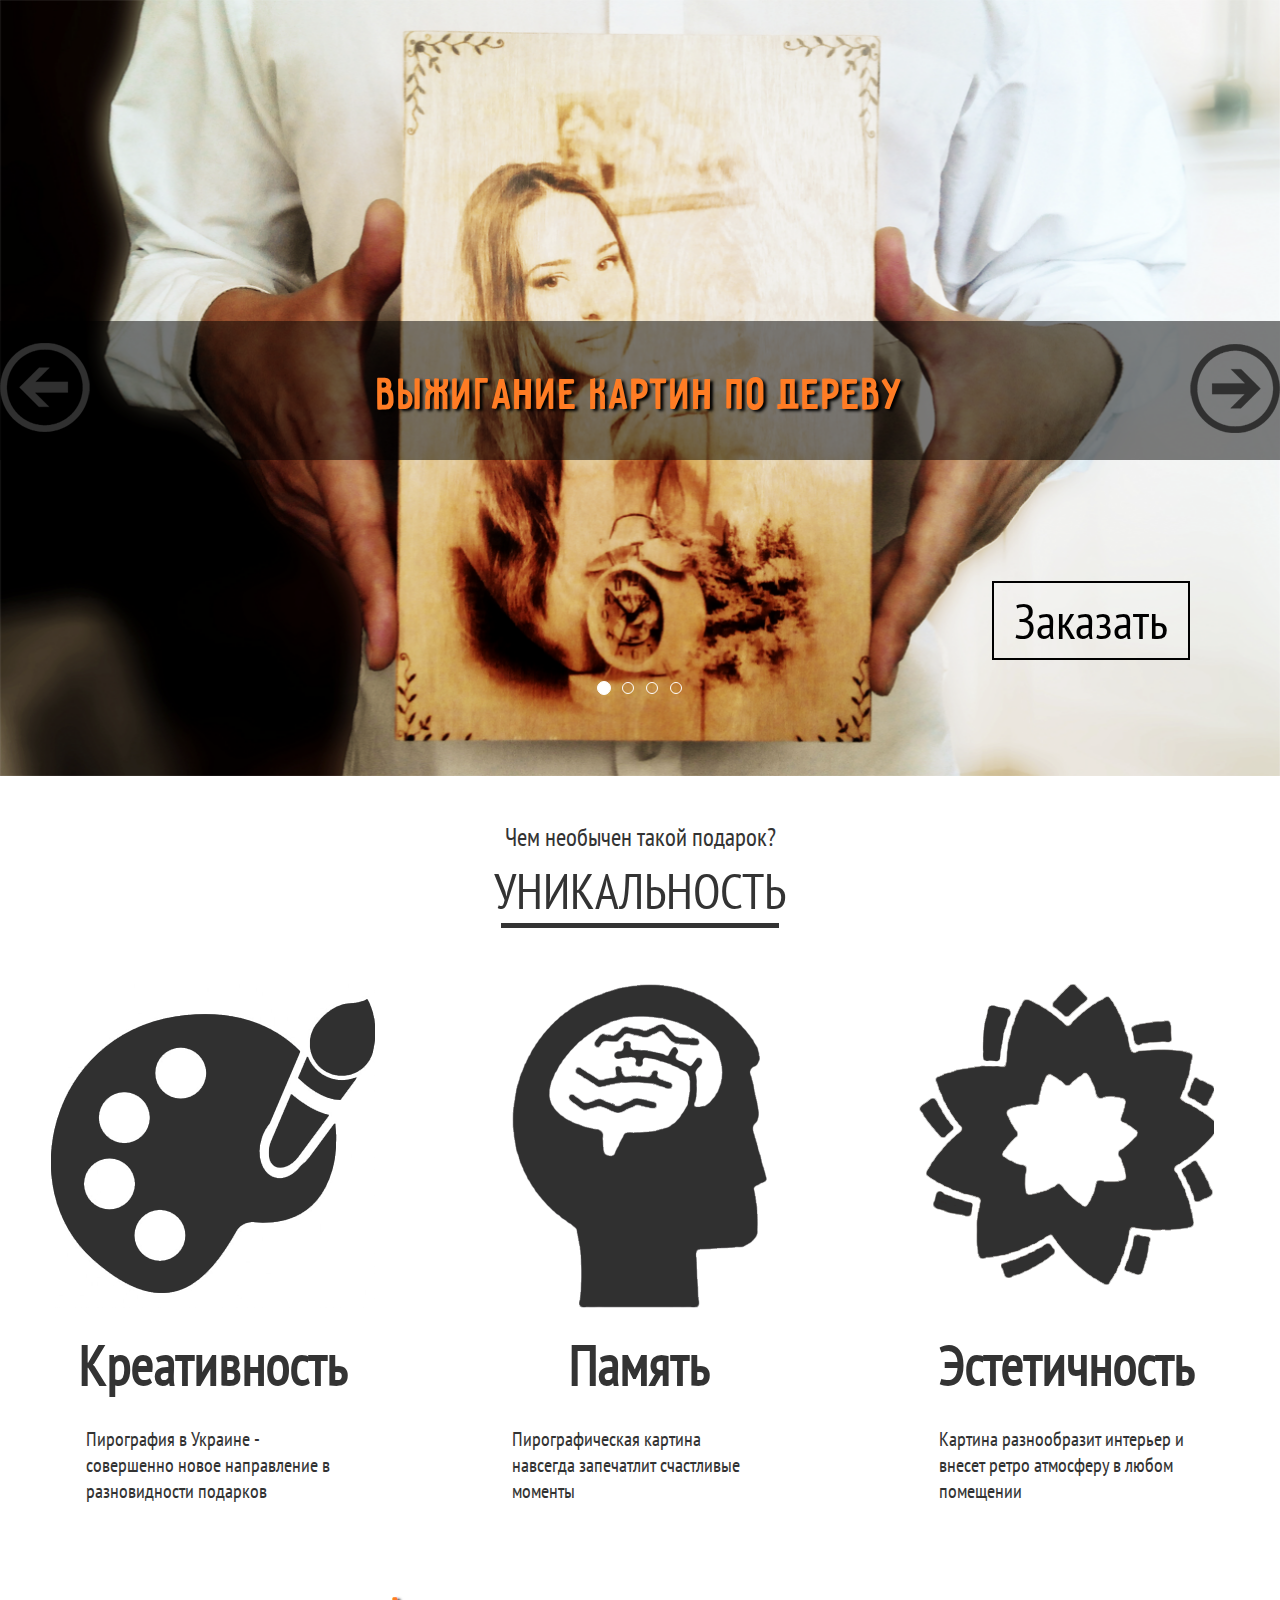
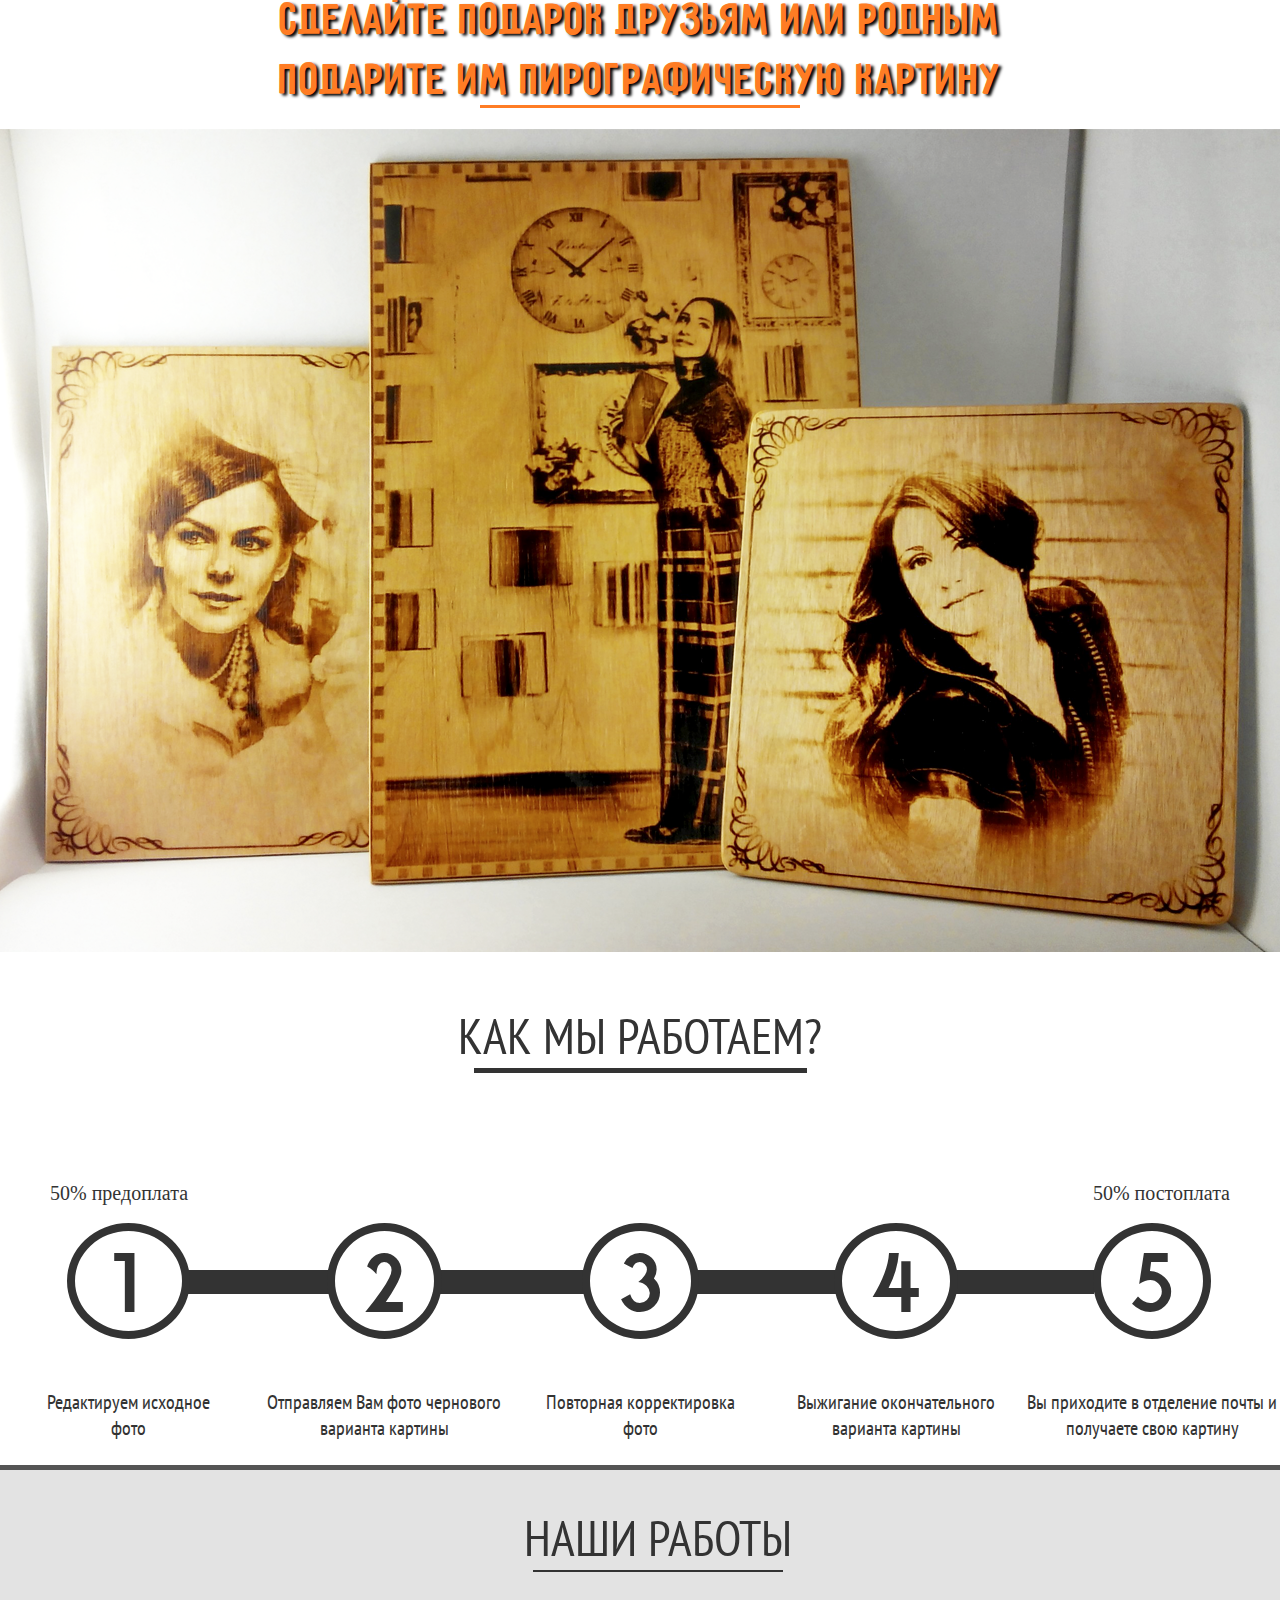
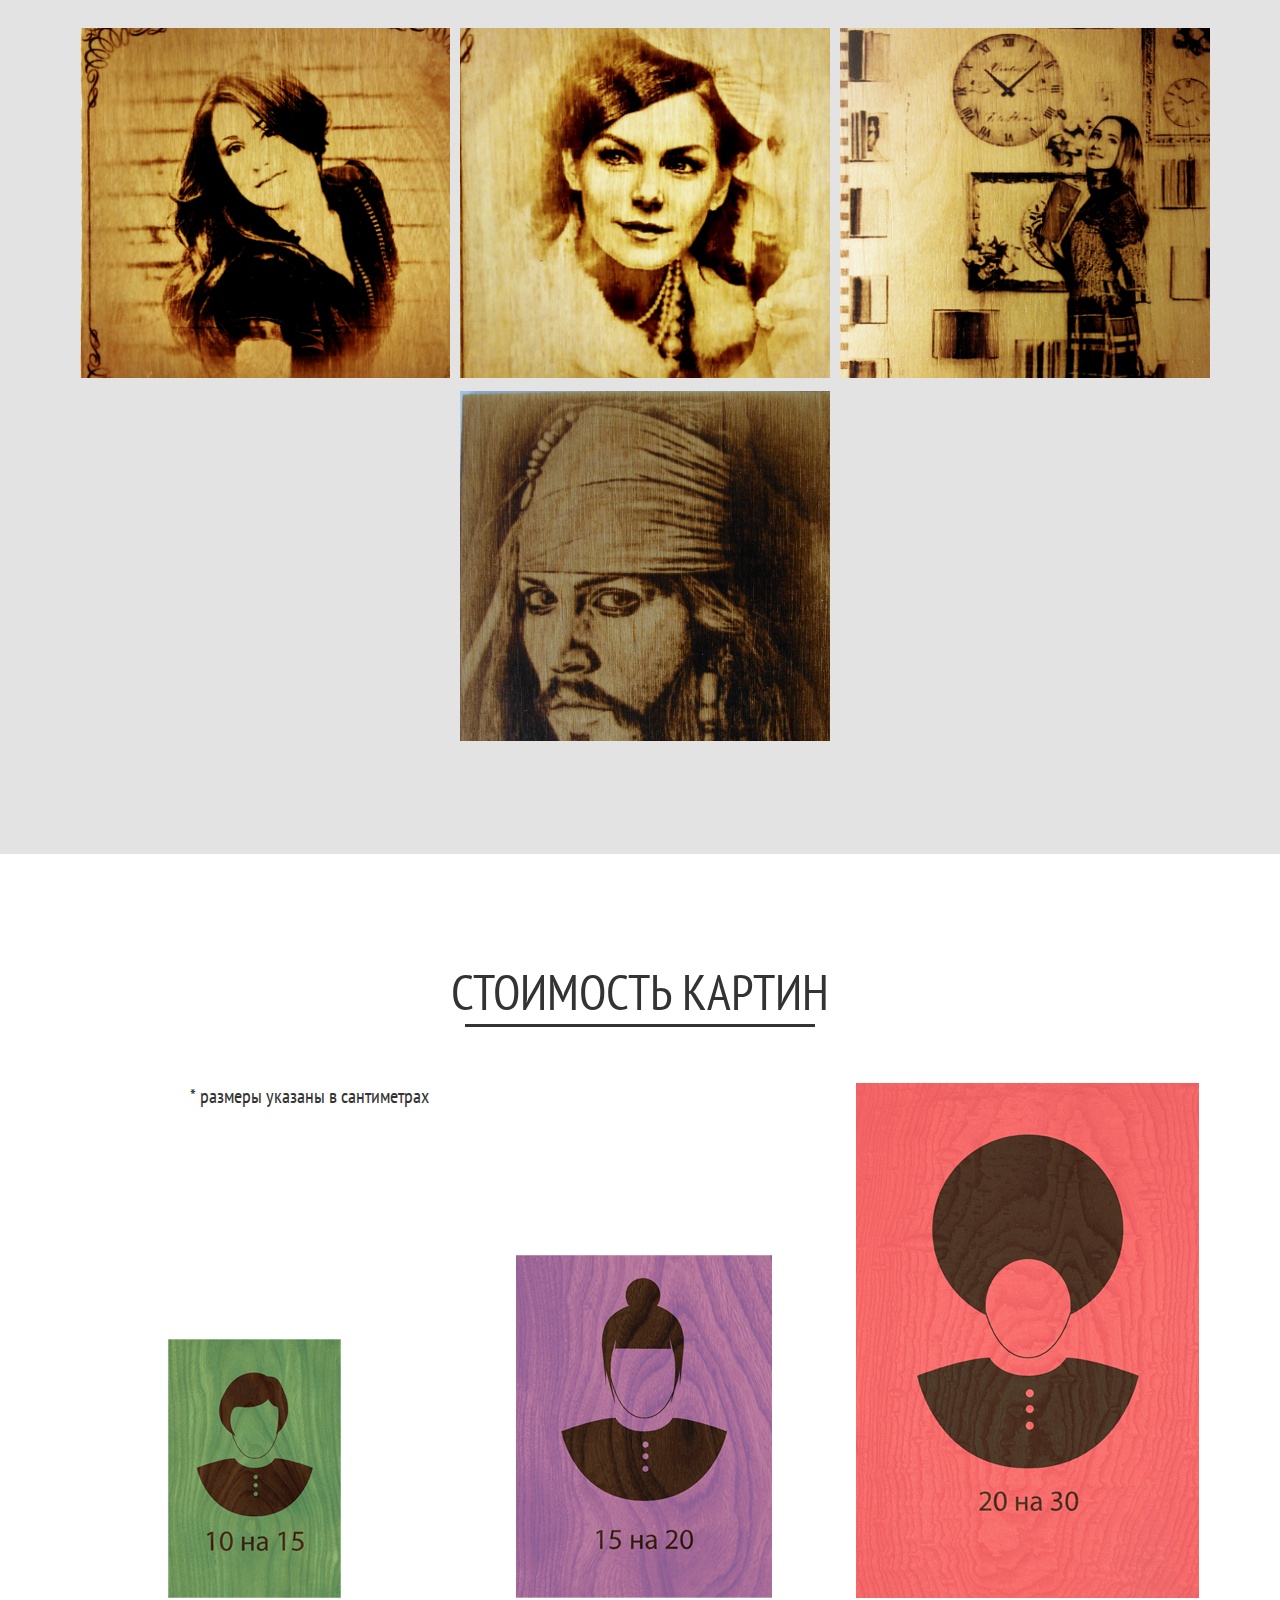
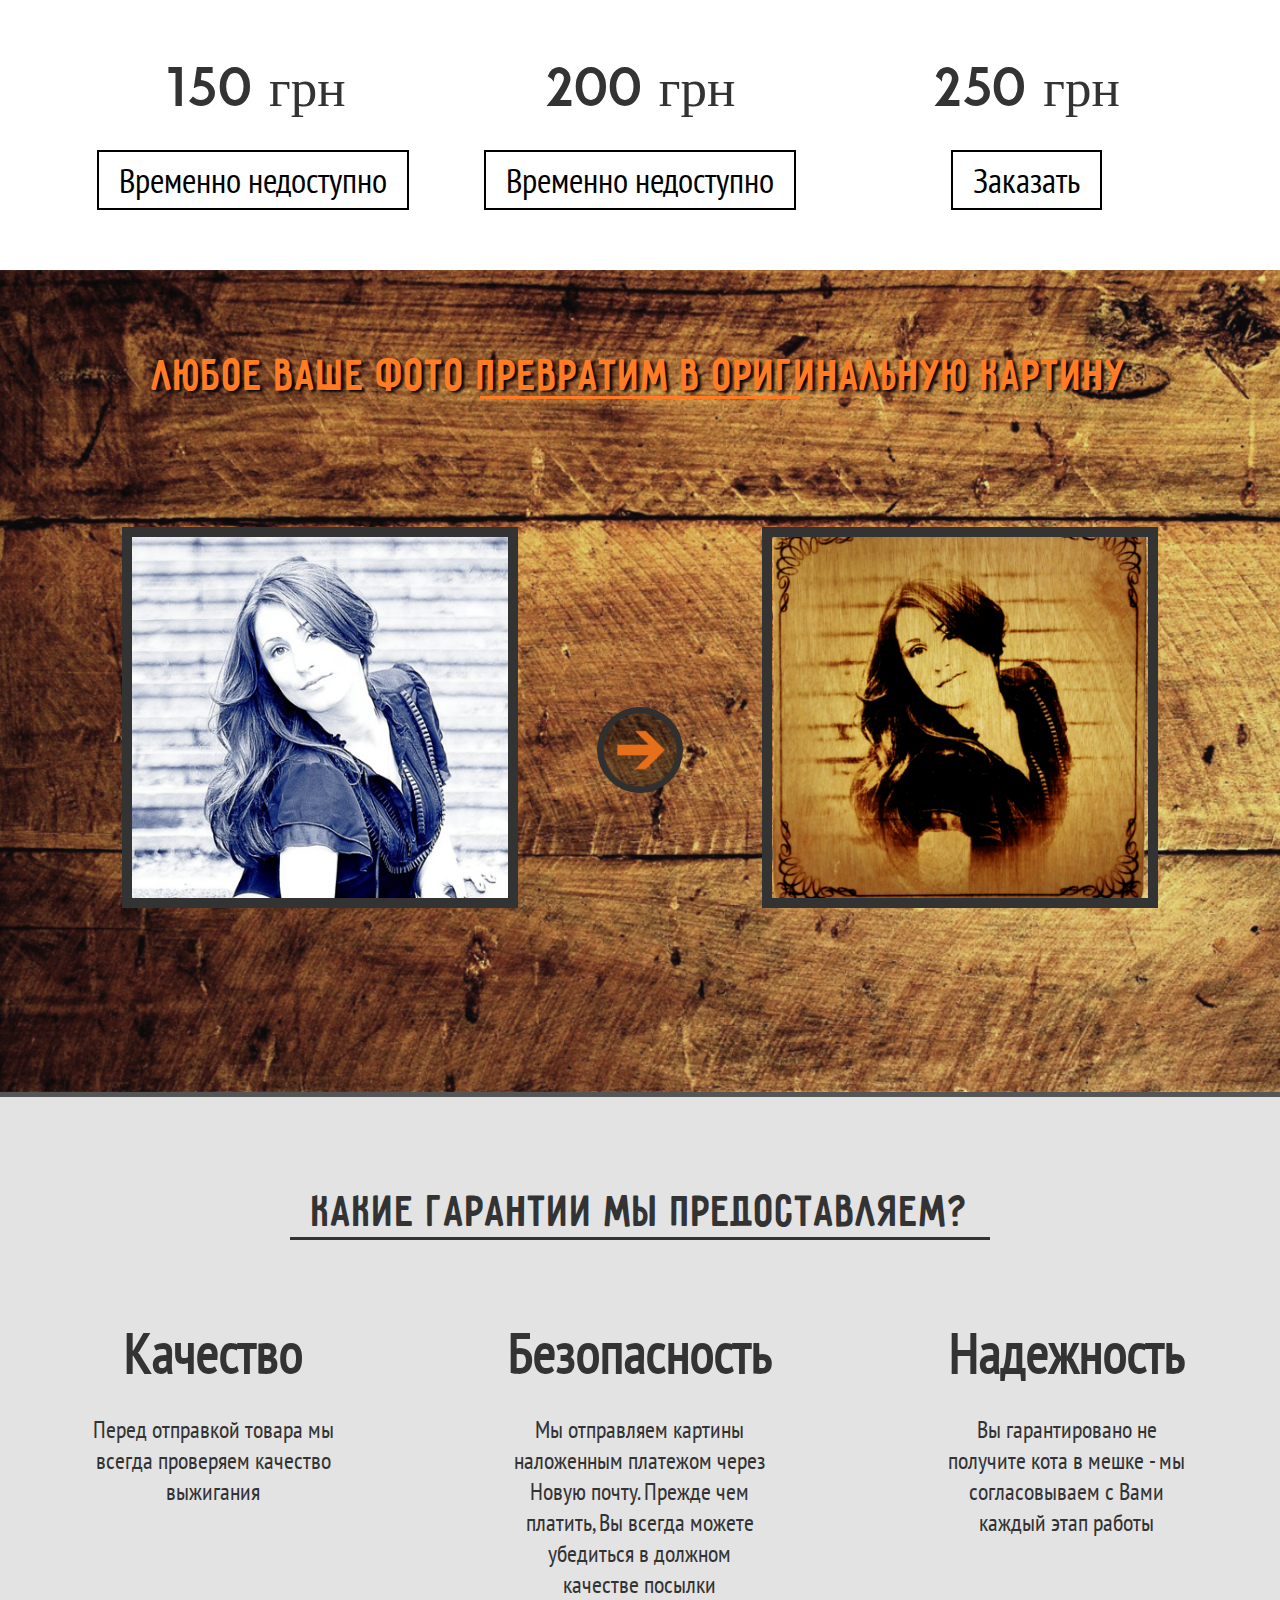
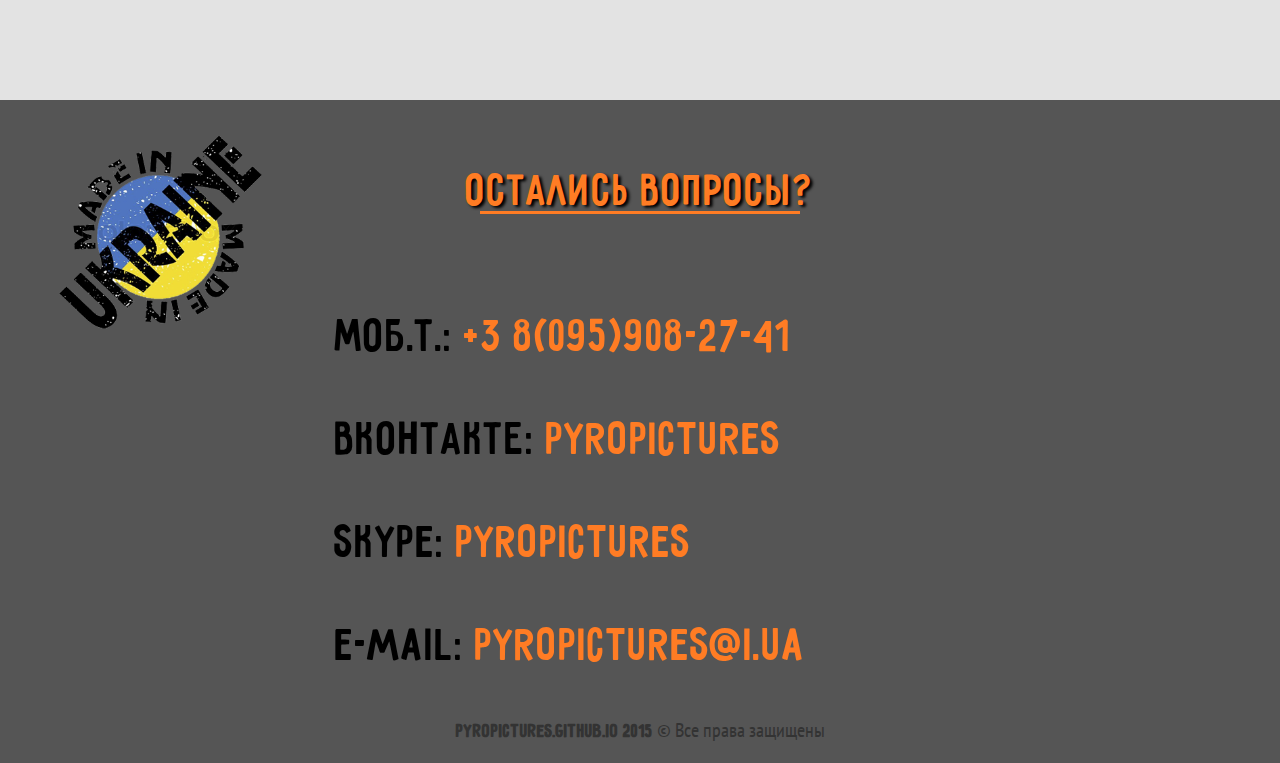
==== commit 9a600605: "replace first image slider" ====
--- a/index.html
+++ b/index.html
@@ -54,7 +54,7 @@
         </header>
         <div class="carousel-inner">
             <div class="item active">
-                <img src="images/ready1.png" alt="">
+                <img src="images/ready4.png" alt="">
                 <div class="carousel-caption">
 
                 </div>
@@ -72,7 +72,7 @@
                 </div>
             </div>
             <div class="item">
-                <img src="images/ready4.png" alt="">
+                <img src="images/ready1.png" alt="">
                 <div class="carousel-caption">
 
                 </div>
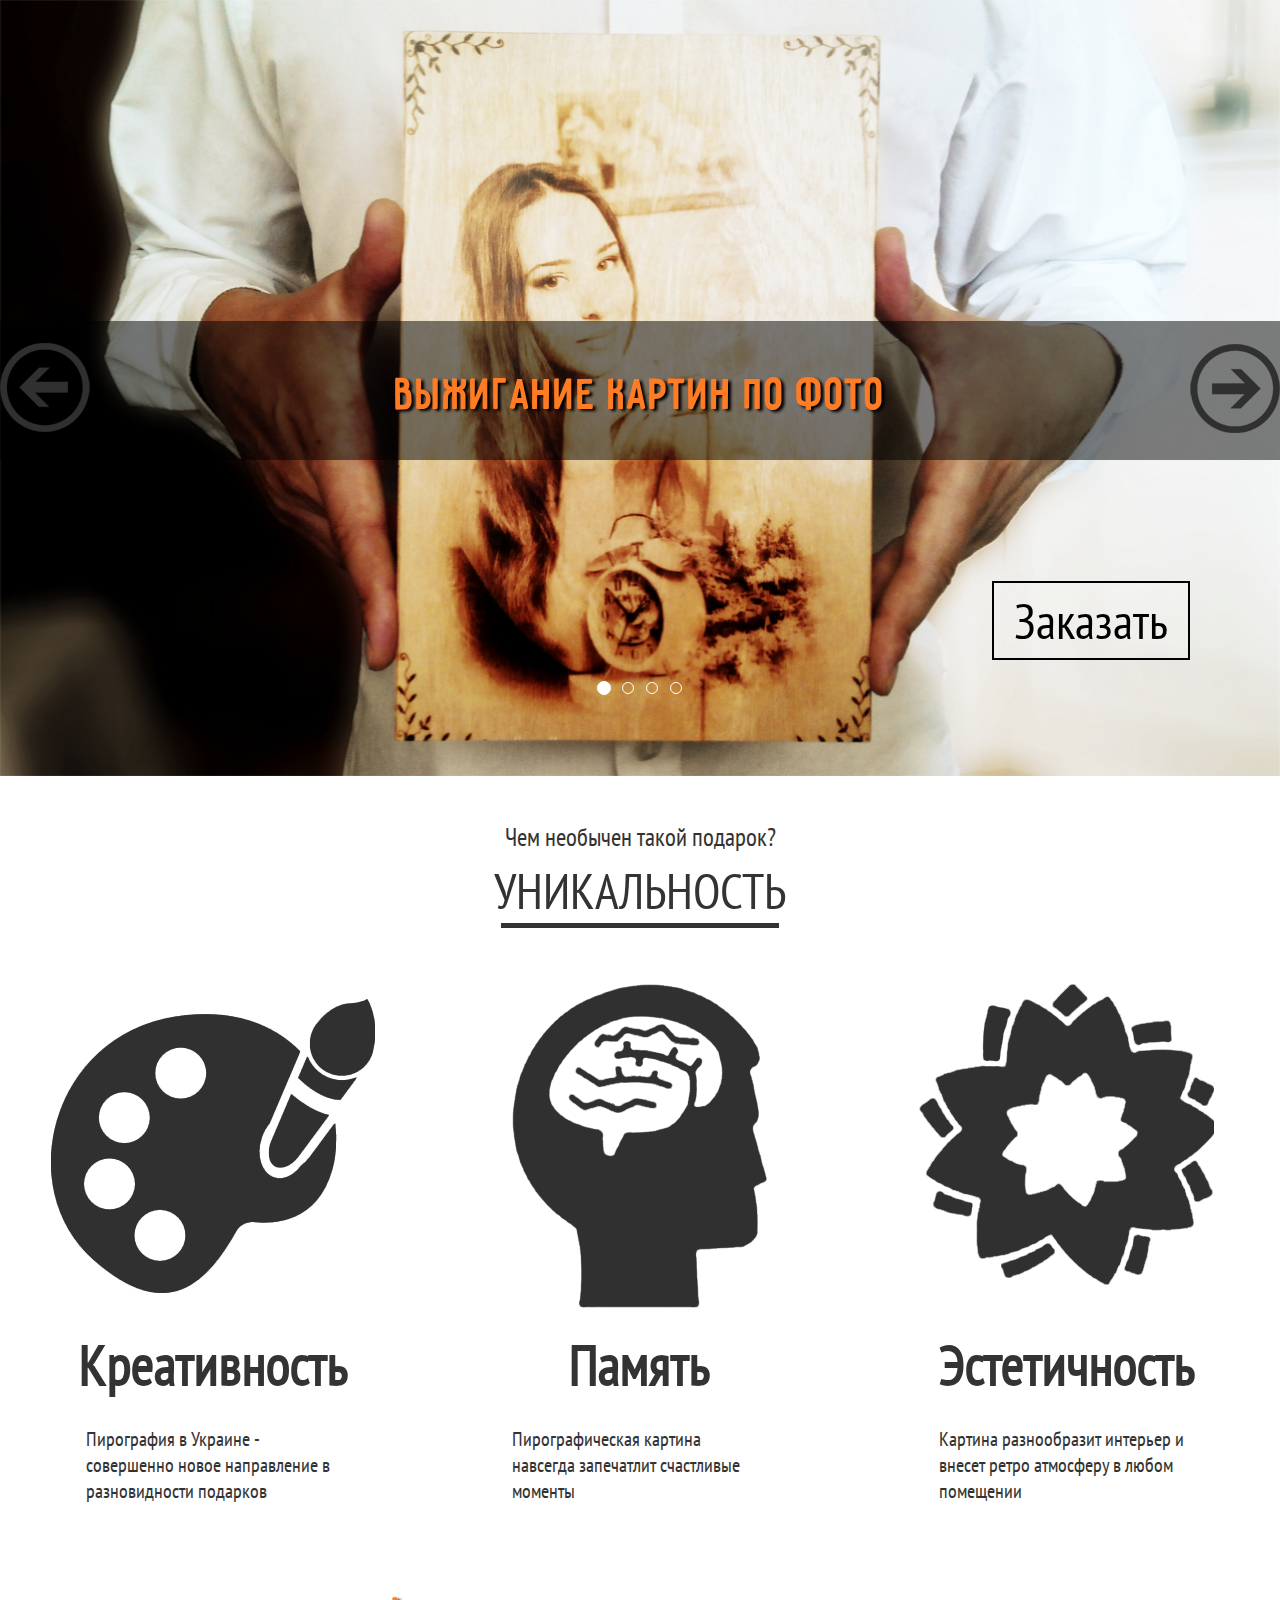
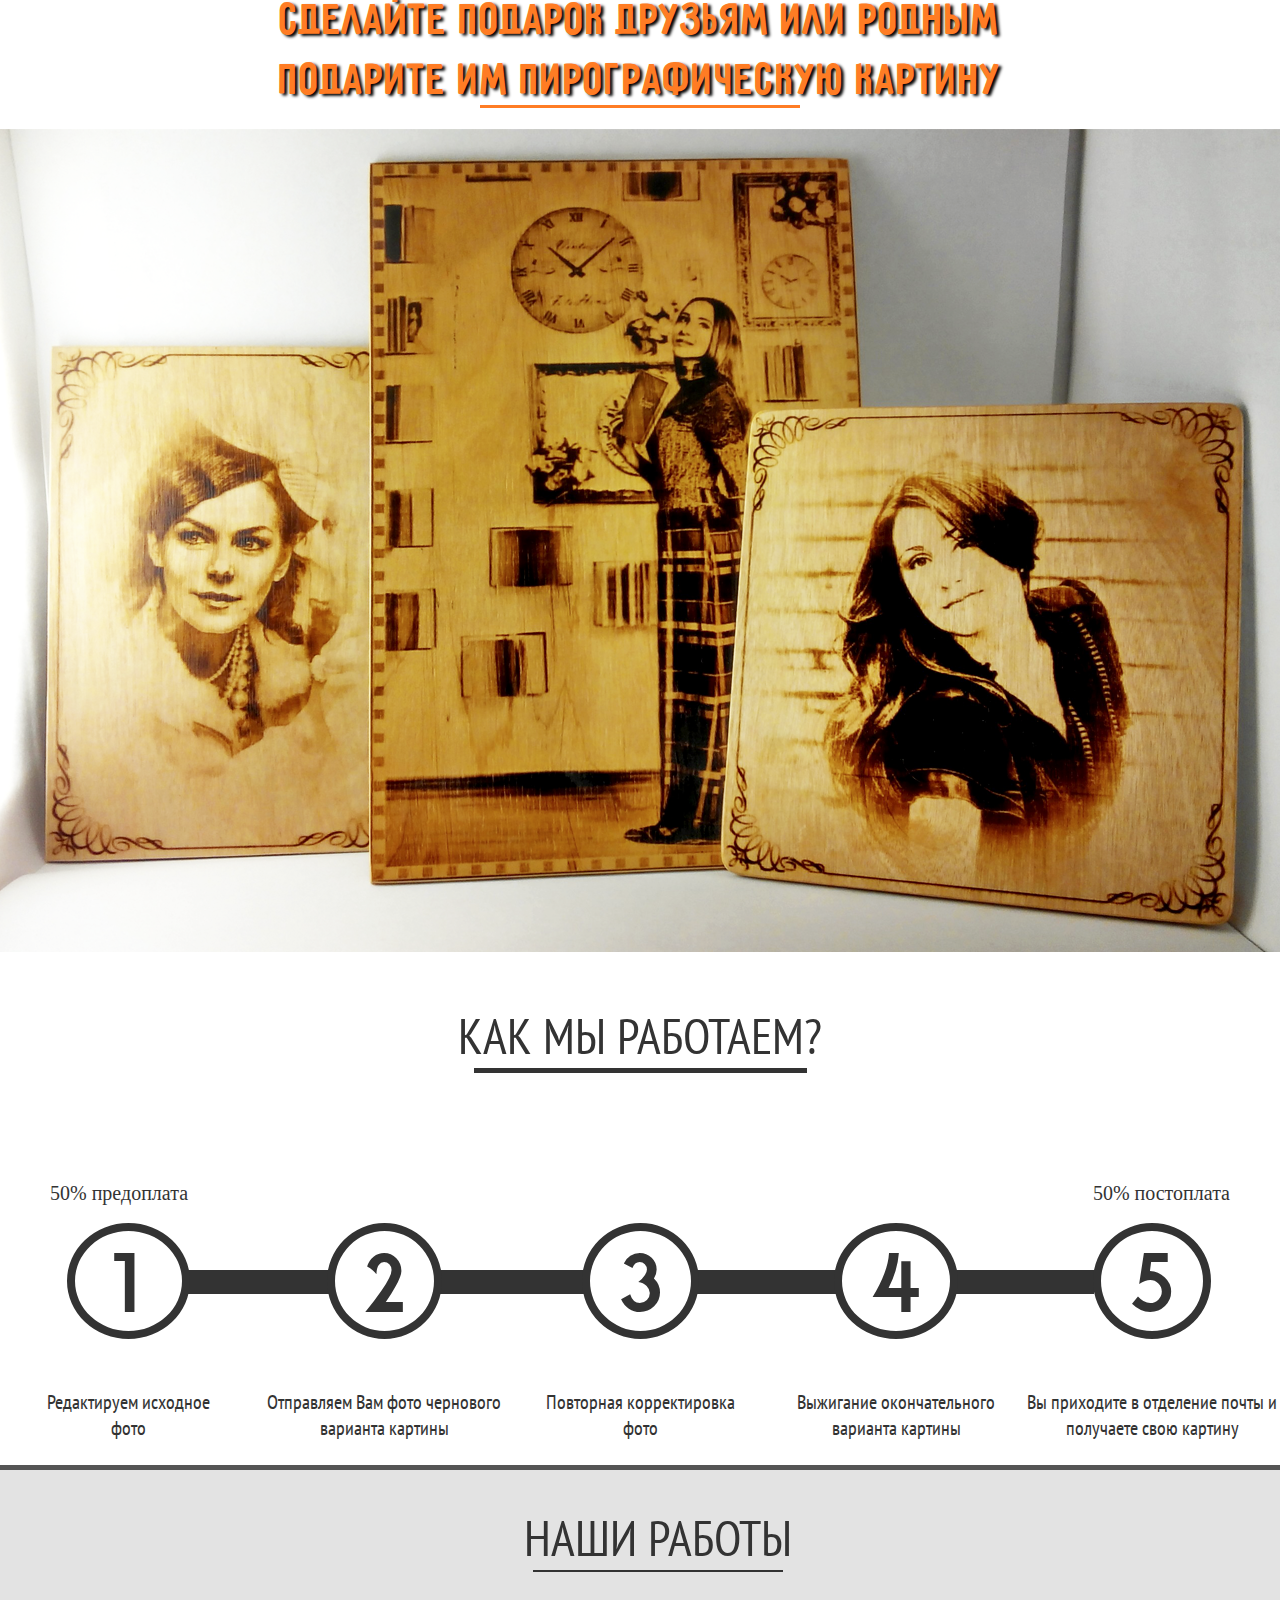
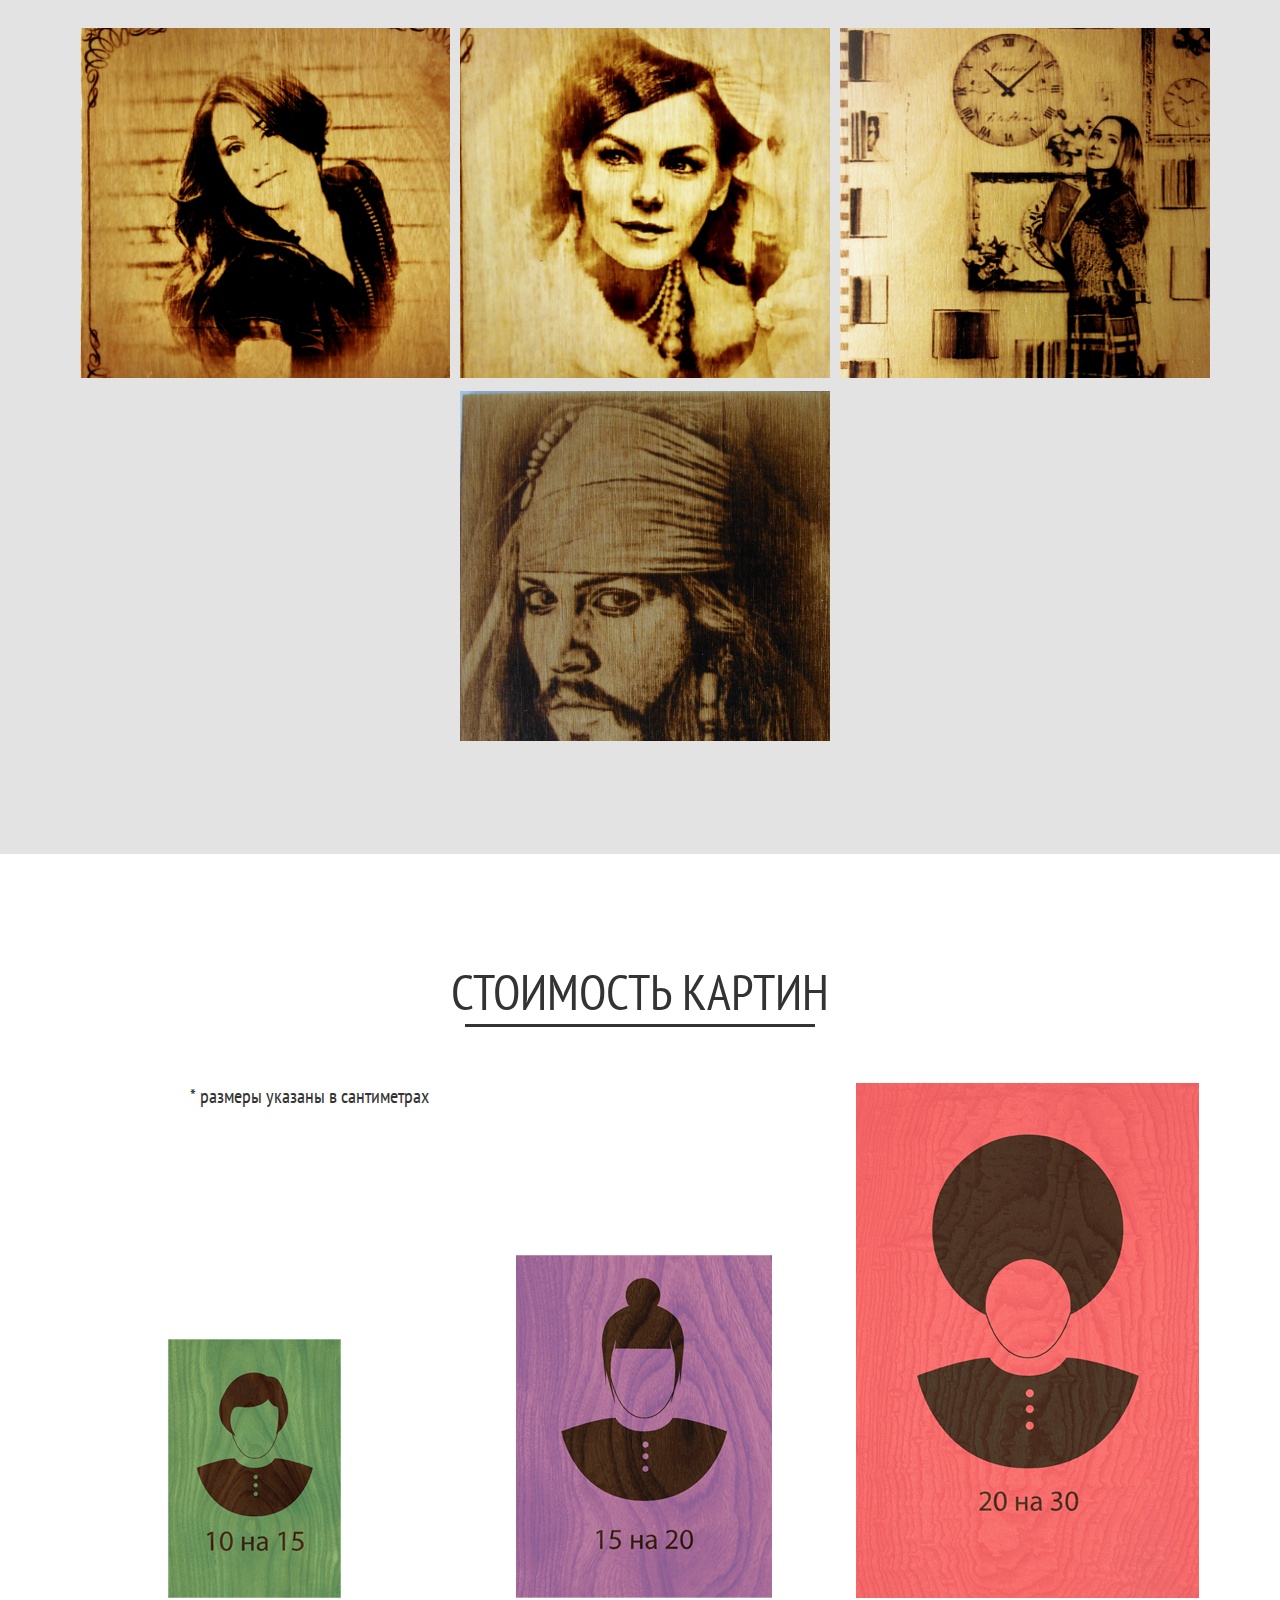
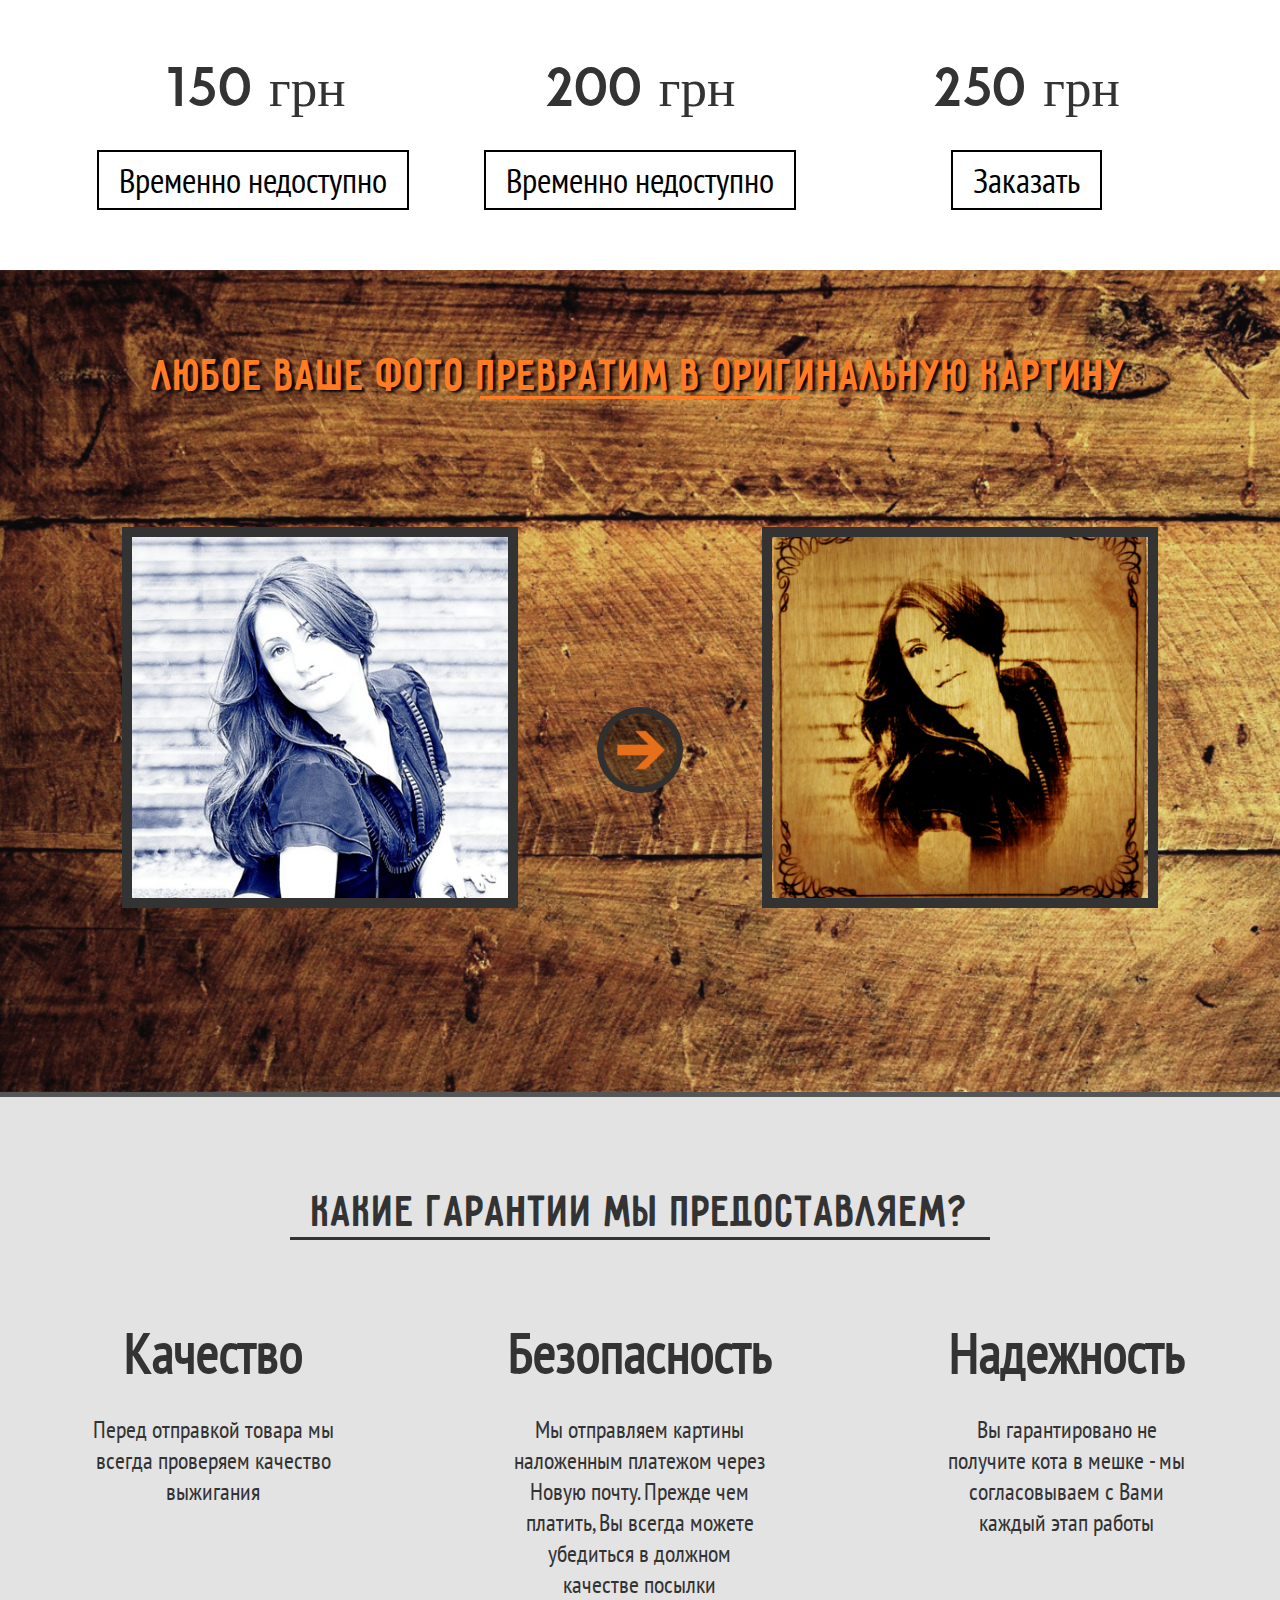
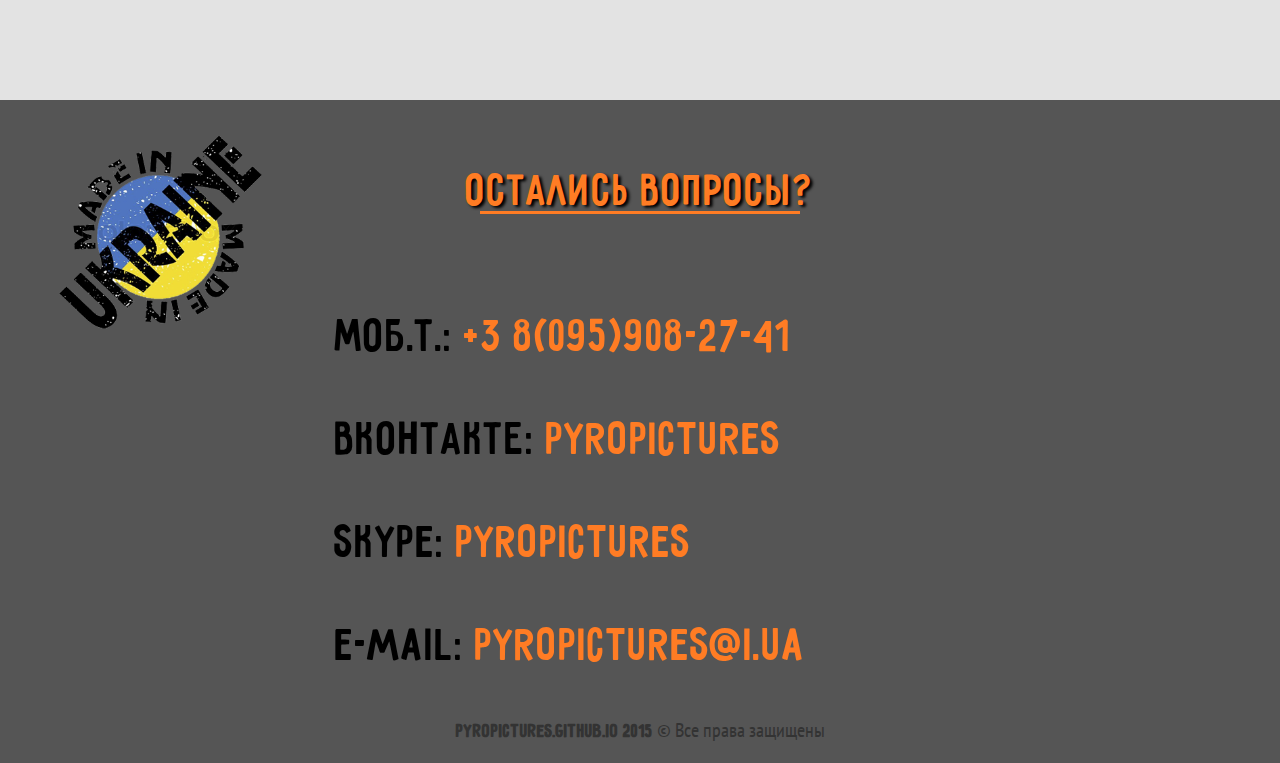
==== commit d238659a: "rename slider caption" ====
--- a/index.html
+++ b/index.html
@@ -49,7 +49,7 @@
         <!-- Wrapper for slides -->
         <header class="global-caption">
             <!--            <p>Сделайте близким уникальный подарок! Закажите</p>-->
-            <h1>Выжигание картин по дереву</h1>
+            <h1>Выжигание картин по фото</h1>
             <a href="http://vk.com/pyropictures" class="btn btn-border">Заказать</a>
         </header>
         <div class="carousel-inner">
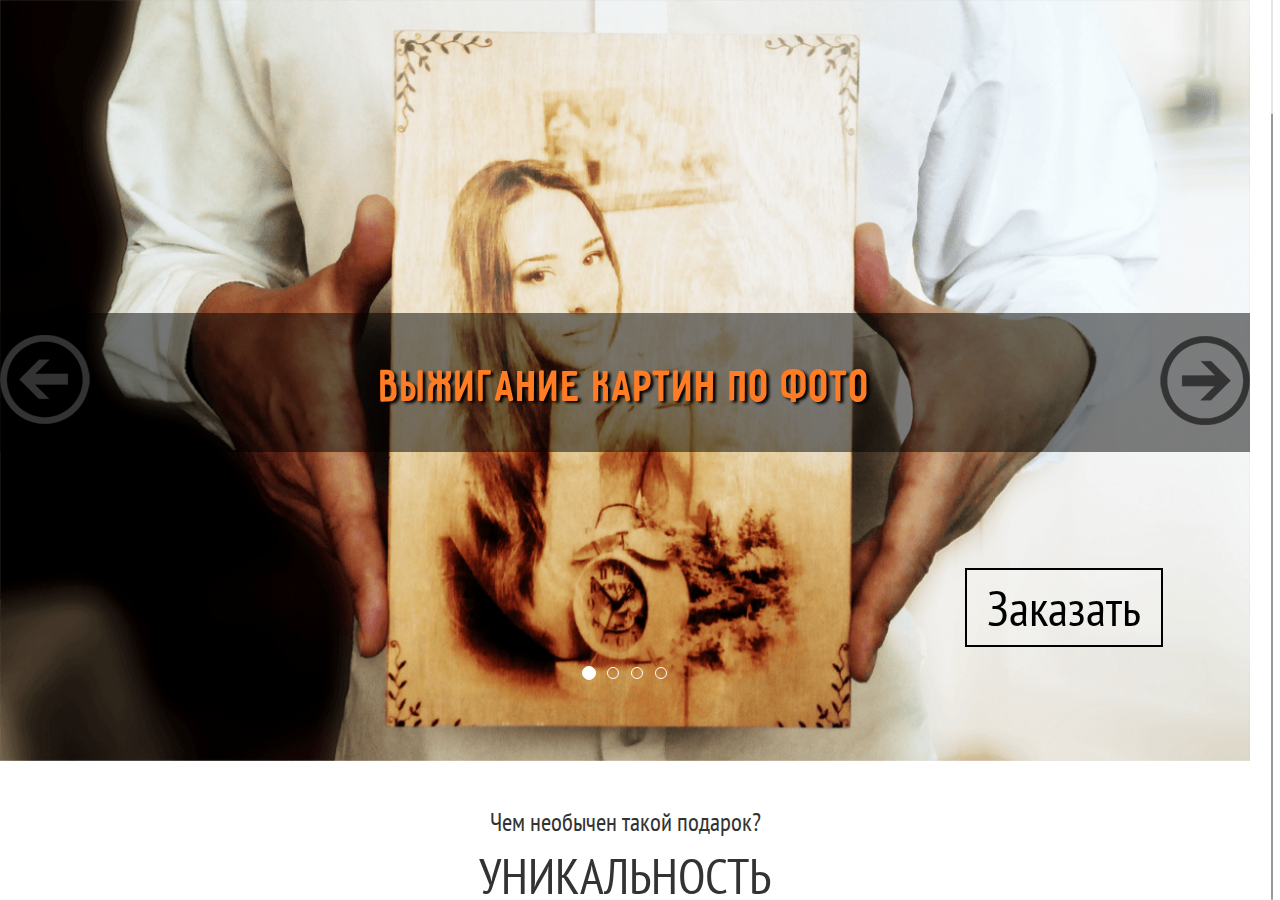
==== commit 9e258955: "light scroll" ====
--- a/index.html
+++ b/index.html
@@ -7,6 +7,7 @@
     <meta name="robots" content="index, follow">
     <meta name="keywords" content="Выжигание, картины на заказ, подарок, необычный подарок для девушки, подарок на 8 марта, картина по дереву, выжигание по дереву, портрет по дереву, фотография на дереве, выжигание на фанере, картина с фото">
     <meta name="description" content="Создаем уникальные картины по дереву с фотографии на заказ.">
+    <meta name="viewport" content="width=device-width, initial-scale=1.0, maximum-scale=1.0, user-scalable=no">
     <!--    <link href="bootstrap.min.css" rel="stylesheet">-->
     <link href="carousel.css" rel="stylesheet">
 <!--    <link rel="stylesheet/less" type="text/css" href="style.less">-->
@@ -15,25 +16,13 @@
     <link rel="stylesheet" type="text/css" href="media.css">
     <link rel="image_src" href="images/pyro.png">
     <link rel="shortcut icon" href="images/favicon.ico" />
-    <script src="jquery.js"></script>
-    
+<link rel="stylesheet" href="jquery.fancybox.css" type="text/css" media="screen" />
+<link rel="stylesheet" href="jquery.mCustomScrollbar.css">
+
 <!-- Add fancyBox -->
-<link rel="stylesheet" href="jquery.fancybox.css" type="text/css" media="screen" />
-<script type="text/javascript" src="jquery.fancybox.js"></script>
-
-    <script src="bootstrap.min.js"></script>
+
 <!--    <script src="less.js"></script>-->
-    <script src="script.js"></script>
-    <script>
-      (function(i,s,o,g,r,a,m){i['GoogleAnalyticsObject']=r;i[r]=i[r]||function(){
-      (i[r].q=i[r].q||[]).push(arguments)},i[r].l=1*new Date();a=s.createElement(o),
-      m=s.getElementsByTagName(o)[0];a.async=1;a.src=g;m.parentNode.insertBefore(a,m)
-      })(window,document,'script','//www.google-analytics.com/analytics.js','ga');
-
-      ga('create', 'UA-71583747-1', 'auto');
-      ga('send', 'pageview');
-
-    </script>
+   
 </head>
 
 <body>
@@ -164,12 +153,12 @@
         <div class="col-md-4 col-sm-4">
             <div class="img-wrap"><img src="images/10x15.png" alt=""></div>
             <p>150 грн</p>
-            <a href="№" class="btn btn-border">Временно недоступно</a>
+            <a href="#" class="btn btn-border disabled">Временно недоступно</a>
         </div>
         <div class="col-md-4 col-sm-4">
             <div class="img-wrap"><img src="images/15x20.png" alt=""></div>
             <p>200 грн</p>
-            <a href="№" class="btn btn-border">Временно недоступно</a>
+            <a href="#" class="btn btn-border disabled">Временно недоступно</a>
         </div>
         <div class="col-md-4 col-sm-4">
             <div class="img-wrap"><img src="images/20x30.png" alt=""></div>
@@ -247,6 +236,33 @@
         <a href=""></a>
     </div>
     </div>
+
+<script src="jquery.js"></script>
+<script src="jquery.mCustomScrollbar.concat.min.js"></script>
+<script type="text/javascript" src="jquery.fancybox.js"></script>
+<script src="bootstrap.min.js"></script>
+<script src="script.js"></script>
+ <script>
+  (function(i,s,o,g,r,a,m){i['GoogleAnalyticsObject']=r;i[r]=i[r]||function(){
+  (i[r].q=i[r].q||[]).push(arguments)},i[r].l=1*new Date();a=s.createElement(o),
+  m=s.getElementsByTagName(o)[0];a.async=1;a.src=g;m.parentNode.insertBefore(a,m)
+  })(window,document,'script','//www.google-analytics.com/analytics.js','ga');
+
+  ga('create', 'UA-71583747-1', 'auto');
+  ga('send', 'pageview');
+
+</script>
+<script>
+    (function($){
+    $(window).load(function(){
+     
+    $("body").mCustomScrollbar({
+    theme:"light"
+    });
+     
+    });
+    })(jQuery);
+</script>
 </body>
 
 </html>
--- a/carousel.css
+++ b/carousel.css
@@ -1,13 +1,6 @@
 .clearfix:before,
-.clearfix:after, .row:before, .row:after {
-    content: " ";
-    display: table
-}
-
-.clearfix:after, .row:after{
-    clear: both
-}
-
+.clearfix:after, .row:before, .row:after{content:" ";display:table}
+.clearfix:after, .row:after{clear:both}
 .col-xs-1,
 .col-sm-1,
 .col-md-1,
@@ -55,15 +48,7 @@
 .col-xs-12,
 .col-sm-12,
 .col-md-12,
-.col-lg-12 {
-    position: relative;
-    display: block;
-    min-height: 1px;
-    padding-left: 15px;
-    padding-right: 15px;
-    box-sizing: border-box;
-}
-
+.col-lg-12{position:relative;display:block;min-height:1px;padding-left:15px;padding-right:15px;box-sizing:border-box;}
 .col-xs-1,
 .col-xs-2,
 .col-xs-3,
@@ -75,983 +60,306 @@
 .col-xs-9,
 .col-xs-10,
 .col-xs-11,
-.col-xs-12 {
-    float: left
+.col-xs-12{float:left}
+.col-xs-12{width:100%}
+.col-xs-11{width:91.66666667%}
+.col-xs-10{width:83.33333333%}
+.col-xs-9{width:75%}
+.col-xs-8{width:66.66666667%}
+.col-xs-7{width:58.33333333%}
+.col-xs-6{width:50%}
+.col-xs-5{width:41.66666667%}
+.col-xs-4{width:33.33333333%}
+.col-xs-3{width:25%}
+.col-xs-2{width:16.66666667%}
+.col-xs-1{width:8.33333333%}
+.col-xs-pull-12{right:100%}
+.col-xs-pull-11{right:91.66666667%}
+.col-xs-pull-10{right:83.33333333%}
+.col-xs-pull-9{right:75%}
+.col-xs-pull-8{right:66.66666667%}
+.col-xs-pull-7{right:58.33333333%}
+.col-xs-pull-6{right:50%}
+.col-xs-pull-5{right:41.66666667%}
+.col-xs-pull-4{right:33.33333333%}
+.col-xs-pull-3{right:25%}
+.col-xs-pull-2{right:16.66666667%}
+.col-xs-pull-1{right:8.33333333%}
+.col-xs-pull-0{right:auto}
+.col-xs-push-12{left:100%}
+.col-xs-push-11{left:91.66666667%}
+.col-xs-push-10{left:83.33333333%}
+.col-xs-push-9{left:75%}
+.col-xs-push-8{left:66.66666667%}
+.col-xs-push-7{left:58.33333333%}
+.col-xs-push-6{left:50%}
+.col-xs-push-5{left:41.66666667%}
+.col-xs-push-4{left:33.33333333%}
+.col-xs-push-3{left:25%}
+.col-xs-push-2{left:16.66666667%}
+.col-xs-push-1{left:8.33333333%}
+.col-xs-push-0{left:auto}
+.col-xs-offset-12{margin-left:100%}
+.col-xs-offset-11{margin-left:91.66666667%}
+.col-xs-offset-10{margin-left:83.33333333%}
+.col-xs-offset-9{margin-left:75%}
+.col-xs-offset-8{margin-left:66.66666667%}
+.col-xs-offset-7{margin-left:58.33333333%}
+.col-xs-offset-6{margin-left:50%}
+.col-xs-offset-5{margin-left:41.66666667%}
+.col-xs-offset-4{margin-left:33.33333333%}
+.col-xs-offset-3{margin-left:25%}
+.col-xs-offset-2{margin-left:16.66666667%}
+.col-xs-offset-1{margin-left:8.33333333%}
+.col-xs-offset-0{margin-left:0}
+@media (min-width:768px){.col-sm-1,
+.col-sm-2,
+.col-sm-3,
+.col-sm-4,
+.col-sm-5,
+.col-sm-6,
+.col-sm-7,
+.col-sm-8,
+.col-sm-9,
+.col-sm-10,
+.col-sm-11,
+.col-sm-12{float:left}
+.col-sm-12{width:100%}
+.col-sm-11{width:91.66666667%}
+.col-sm-10{width:83.33333333%}
+.col-sm-9{width:75%}
+.col-sm-8{width:66.66666667%}
+.col-sm-7{width:58.33333333%}
+.col-sm-6{width:50%}
+.col-sm-5{width:41.66666667%}
+.col-sm-4{width:33.33333333%}
+.col-sm-3{width:25%}
+.col-sm-2{width:16.66666667%}
+.col-sm-1{width:8.33333333%}
+.col-sm-pull-12{right:100%}
+.col-sm-pull-11{right:91.66666667%}
+.col-sm-pull-10{right:83.33333333%}
+.col-sm-pull-9{right:75%}
+.col-sm-pull-8{right:66.66666667%}
+.col-sm-pull-7{right:58.33333333%}
+.col-sm-pull-6{right:50%}
+.col-sm-pull-5{right:41.66666667%}
+.col-sm-pull-4{right:33.33333333%}
+.col-sm-pull-3{right:25%}
+.col-sm-pull-2{right:16.66666667%}
+.col-sm-pull-1{right:8.33333333%}
+.col-sm-pull-0{right:auto}
+.col-sm-push-12{left:100%}
+.col-sm-push-11{left:91.66666667%}
+.col-sm-push-10{left:83.33333333%}
+.col-sm-push-9{left:75%}
+.col-sm-push-8{left:66.66666667%}
+.col-sm-push-7{left:58.33333333%}
+.col-sm-push-6{left:50%}
+.col-sm-push-5{left:41.66666667%}
+.col-sm-push-4{left:33.33333333%}
+.col-sm-push-3{left:25%}
+.col-sm-push-2{left:16.66666667%}
+.col-sm-push-1{left:8.33333333%}
+.col-sm-push-0{left:auto}
+.col-sm-offset-12{margin-left:100%}
+.col-sm-offset-11{margin-left:91.66666667%}
+.col-sm-offset-10{margin-left:83.33333333%}
+.col-sm-offset-9{margin-left:75%}
+.col-sm-offset-8{margin-left:66.66666667%}
+.col-sm-offset-7{margin-left:58.33333333%}
+.col-sm-offset-6{margin-left:50%}
+.col-sm-offset-5{margin-left:41.66666667%}
+.col-sm-offset-4{margin-left:33.33333333%}
+.col-sm-offset-3{margin-left:25%}
+.col-sm-offset-2{margin-left:16.66666667%}
+.col-sm-offset-1{margin-left:8.33333333%}
+.col-sm-offset-0{margin-left:0}
 }
-
-.col-xs-12 {
-    width: 100%
+@media (min-width:992px){.col-md-1,
+.col-md-2,
+.col-md-3,
+.col-md-4,
+.col-md-5,
+.col-md-6,
+.col-md-7,
+.col-md-8,
+.col-md-9,
+.col-md-10,
+.col-md-11,
+.col-md-12{float:left}
+.col-md-12{width:100%}
+.col-md-11{width:91.66666667%}
+.col-md-10{width:83.33333333%}
+.col-md-9{width:75%}
+.col-md-8{width:66.66666667%}
+.col-md-7{width:58.33333333%}
+.col-md-6{width:50%}
+.col-md-5{width:41.66666667%}
+.col-md-4{width:33.33333333%}
+.col-md-3{width:25%}
+.col-md-2{width:16.66666667%}
+.col-md-1{width:8.33333333%}
+.col-md-pull-12{right:100%}
+.col-md-pull-11{right:91.66666667%}
+.col-md-pull-10{right:83.33333333%}
+.col-md-pull-9{right:75%}
+.col-md-pull-8{right:66.66666667%}
+.col-md-pull-7{right:58.33333333%}
+.col-md-pull-6{right:50%}
+.col-md-pull-5{right:41.66666667%}
+.col-md-pull-4{right:33.33333333%}
+.col-md-pull-3{right:25%}
+.col-md-pull-2{right:16.66666667%}
+.col-md-pull-1{right:8.33333333%}
+.col-md-pull-0{right:auto}
+.col-md-push-12{left:100%}
+.col-md-push-11{left:91.66666667%}
+.col-md-push-10{left:83.33333333%}
+.col-md-push-9{left:75%}
+.col-md-push-8{left:66.66666667%}
+.col-md-push-7{left:58.33333333%}
+.col-md-push-6{left:50%}
+.col-md-push-5{left:41.66666667%}
+.col-md-push-4{left:33.33333333%}
+.col-md-push-3{left:25%}
+.col-md-push-2{left:16.66666667%}
+.col-md-push-1{left:8.33333333%}
+.col-md-push-0{left:auto}
+.col-md-offset-12{margin-left:100%}
+.col-md-offset-11{margin-left:91.66666667%}
+.col-md-offset-10{margin-left:83.33333333%}
+.col-md-offset-9{margin-left:75%}
+.col-md-offset-8{margin-left:66.66666667%}
+.col-md-offset-7{margin-left:58.33333333%}
+.col-md-offset-6{margin-left:50%}
+.col-md-offset-5{margin-left:41.66666667%}
+.col-md-offset-4{margin-left:33.33333333%}
+.col-md-offset-3{margin-left:25%}
+.col-md-offset-2{margin-left:16.66666667%}
+.col-md-offset-1{margin-left:8.33333333%}
+.col-md-offset-0{margin-left:0}
 }
-
-.col-xs-11 {
-    width: 91.66666667%
+@media (min-width:1200px){.col-lg-1,
+.col-lg-2,
+.col-lg-3,
+.col-lg-4,
+.col-lg-5,
+.col-lg-6,
+.col-lg-7,
+.col-lg-8,
+.col-lg-9,
+.col-lg-10,
+.col-lg-11,
+.col-lg-12{float:left}
+.col-lg-12{width:100%}
+.col-lg-11{width:91.66666667%}
+.col-lg-10{width:83.33333333%}
+.col-lg-9{width:75%}
+.col-lg-8{width:66.66666667%}
+.col-lg-7{width:58.33333333%}
+.col-lg-6{width:50%}
+.col-lg-5{width:41.66666667%}
+.col-lg-4{width:33.33333333%}
+.col-lg-3{width:25%}
+.col-lg-2{width:16.66666667%}
+.col-lg-1{width:8.33333333%}
+.col-lg-pull-12{right:100%}
+.col-lg-pull-11{right:91.66666667%}
+.col-lg-pull-10{right:83.33333333%}
+.col-lg-pull-9{right:75%}
+.col-lg-pull-8{right:66.66666667%}
+.col-lg-pull-7{right:58.33333333%}
+.col-lg-pull-6{right:50%}
+.col-lg-pull-5{right:41.66666667%}
+.col-lg-pull-4{right:33.33333333%}
+.col-lg-pull-3{right:25%}
+.col-lg-pull-2{right:16.66666667%}
+.col-lg-pull-1{right:8.33333333%}
+.col-lg-pull-0{right:auto}
+.col-lg-push-12{left:100%}
+.col-lg-push-11{left:91.66666667%}
+.col-lg-push-10{left:83.33333333%}
+.col-lg-push-9{left:75%}
+.col-lg-push-8{left:66.66666667%}
+.col-lg-push-7{left:58.33333333%}
+.col-lg-push-6{left:50%}
+.col-lg-push-5{left:41.66666667%}
+.col-lg-push-4{left:33.33333333%}
+.col-lg-push-3{left:25%}
+.col-lg-push-2{left:16.66666667%}
+.col-lg-push-1{left:8.33333333%}
+.col-lg-push-0{left:auto}
+.col-lg-offset-12{margin-left:100%}
+.col-lg-offset-11{margin-left:91.66666667%}
+.col-lg-offset-10{margin-left:83.33333333%}
+.col-lg-offset-9{margin-left:75%}
+.col-lg-offset-8{margin-left:66.66666667%}
+.col-lg-offset-7{margin-left:58.33333333%}
+.col-lg-offset-6{margin-left:50%}
+.col-lg-offset-5{margin-left:41.66666667%}
+.col-lg-offset-4{margin-left:33.33333333%}
+.col-lg-offset-3{margin-left:25%}
+.col-lg-offset-2{margin-left:16.66666667%}
+.col-lg-offset-1{margin-left:8.33333333%}
+.col-lg-offset-0{margin-left:0}
 }
-
-.col-xs-10 {
-    width: 83.33333333%
+.carousel-inner>.item>img,
+.carousel-inner>.item>a>img{display:block;max-width:100%;height:auto;width:100%;/*max-height:776px;*/}
+.carousel{position:relative}
+.carousel-inner{position:relative;overflow:hidden;width:100%}
+.carousel-inner>.item{display:none;position:relative;-webkit-transition:.6s ease-in-out left;-o-transition:.6s ease-in-out left;transition:.6s ease-in-out left}
+.carousel-inner>.item>img,
+.carousel-inner>.item>a>img{line-height:1}
+@media all and (transform-3d),
+(-webkit-transform-3d){.carousel-inner>.item{-webkit-transition:-webkit-transform 0.6s ease-in-out;-o-transition:-o-transform 0.6s ease-in-out;transition:transform 0.6s ease-in-out;-webkit-backface-visibility:hidden;backface-visibility:hidden;-webkit-perspective:1000px;perspective:1000px}
+.carousel-inner>.item.next,
+.carousel-inner>.item.active.right{-webkit-transform:translate3d(100%, 0, 0);transform:translate3d(100%, 0, 0);left:0}
+.carousel-inner>.item.prev,
+.carousel-inner>.item.active.left{-webkit-transform:translate3d(-100%, 0, 0);transform:translate3d(-100%, 0, 0);left:0}
+.carousel-inner>.item.next.left,
+.carousel-inner>.item.prev.right,
+.carousel-inner>.item.active{-webkit-transform:translate3d(0, 0, 0);transform:translate3d(0, 0, 0);left:0}
 }
-
-.col-xs-9 {
-    width: 75%
-}
-
-.col-xs-8 {
-    width: 66.66666667%
-}
-
-.col-xs-7 {
-    width: 58.33333333%
-}
-
-.col-xs-6 {
-    width: 50%
-}
-
-.col-xs-5 {
-    width: 41.66666667%
-}
-
-.col-xs-4 {
-    width: 33.33333333%
-}
-
-.col-xs-3 {
-    width: 25%
-}
-
-.col-xs-2 {
-    width: 16.66666667%
-}
-
-.col-xs-1 {
-    width: 8.33333333%
-}
-
-.col-xs-pull-12 {
-    right: 100%
-}
-
-.col-xs-pull-11 {
-    right: 91.66666667%
-}
-
-.col-xs-pull-10 {
-    right: 83.33333333%
-}
-
-.col-xs-pull-9 {
-    right: 75%
-}
-
-.col-xs-pull-8 {
-    right: 66.66666667%
-}
-
-.col-xs-pull-7 {
-    right: 58.33333333%
-}
-
-.col-xs-pull-6 {
-    right: 50%
-}
-
-.col-xs-pull-5 {
-    right: 41.66666667%
-}
-
-.col-xs-pull-4 {
-    right: 33.33333333%
-}
-
-.col-xs-pull-3 {
-    right: 25%
-}
-
-.col-xs-pull-2 {
-    right: 16.66666667%
-}
-
-.col-xs-pull-1 {
-    right: 8.33333333%
-}
-
-.col-xs-pull-0 {
-    right: auto
-}
-
-.col-xs-push-12 {
-    left: 100%
-}
-
-.col-xs-push-11 {
-    left: 91.66666667%
-}
-
-.col-xs-push-10 {
-    left: 83.33333333%
-}
-
-.col-xs-push-9 {
-    left: 75%
-}
-
-.col-xs-push-8 {
-    left: 66.66666667%
-}
-
-.col-xs-push-7 {
-    left: 58.33333333%
-}
-
-.col-xs-push-6 {
-    left: 50%
-}
-
-.col-xs-push-5 {
-    left: 41.66666667%
-}
-
-.col-xs-push-4 {
-    left: 33.33333333%
-}
-
-.col-xs-push-3 {
-    left: 25%
-}
-
-.col-xs-push-2 {
-    left: 16.66666667%
-}
-
-.col-xs-push-1 {
-    left: 8.33333333%
-}
-
-.col-xs-push-0 {
-    left: auto
-}
-
-.col-xs-offset-12 {
-    margin-left: 100%
-}
-
-.col-xs-offset-11 {
-    margin-left: 91.66666667%
-}
-
-.col-xs-offset-10 {
-    margin-left: 83.33333333%
-}
-
-.col-xs-offset-9 {
-    margin-left: 75%
-}
-
-.col-xs-offset-8 {
-    margin-left: 66.66666667%
-}
-
-.col-xs-offset-7 {
-    margin-left: 58.33333333%
-}
-
-.col-xs-offset-6 {
-    margin-left: 50%
-}
-
-.col-xs-offset-5 {
-    margin-left: 41.66666667%
-}
-
-.col-xs-offset-4 {
-    margin-left: 33.33333333%
-}
-
-.col-xs-offset-3 {
-    margin-left: 25%
-}
-
-.col-xs-offset-2 {
-    margin-left: 16.66666667%
-}
-
-.col-xs-offset-1 {
-    margin-left: 8.33333333%
-}
-
-.col-xs-offset-0 {
-    margin-left: 0
-}
-
-@media (min-width:768px) {
-    .col-sm-1,
-    .col-sm-2,
-    .col-sm-3,
-    .col-sm-4,
-    .col-sm-5,
-    .col-sm-6,
-    .col-sm-7,
-    .col-sm-8,
-    .col-sm-9,
-    .col-sm-10,
-    .col-sm-11,
-    .col-sm-12 {
-        float: left
-    }
-    .col-sm-12 {
-        width: 100%
-    }
-    .col-sm-11 {
-        width: 91.66666667%
-    }
-    .col-sm-10 {
-        width: 83.33333333%
-    }
-    .col-sm-9 {
-        width: 75%
-    }
-    .col-sm-8 {
-        width: 66.66666667%
-    }
-    .col-sm-7 {
-        width: 58.33333333%
-    }
-    .col-sm-6 {
-        width: 50%
-    }
-    .col-sm-5 {
-        width: 41.66666667%
-    }
-    .col-sm-4 {
-        width: 33.33333333%
-    }
-    .col-sm-3 {
-        width: 25%
-    }
-    .col-sm-2 {
-        width: 16.66666667%
-    }
-    .col-sm-1 {
-        width: 8.33333333%
-    }
-    .col-sm-pull-12 {
-        right: 100%
-    }
-    .col-sm-pull-11 {
-        right: 91.66666667%
-    }
-    .col-sm-pull-10 {
-        right: 83.33333333%
-    }
-    .col-sm-pull-9 {
-        right: 75%
-    }
-    .col-sm-pull-8 {
-        right: 66.66666667%
-    }
-    .col-sm-pull-7 {
-        right: 58.33333333%
-    }
-    .col-sm-pull-6 {
-        right: 50%
-    }
-    .col-sm-pull-5 {
-        right: 41.66666667%
-    }
-    .col-sm-pull-4 {
-        right: 33.33333333%
-    }
-    .col-sm-pull-3 {
-        right: 25%
-    }
-    .col-sm-pull-2 {
-        right: 16.66666667%
-    }
-    .col-sm-pull-1 {
-        right: 8.33333333%
-    }
-    .col-sm-pull-0 {
-        right: auto
-    }
-    .col-sm-push-12 {
-        left: 100%
-    }
-    .col-sm-push-11 {
-        left: 91.66666667%
-    }
-    .col-sm-push-10 {
-        left: 83.33333333%
-    }
-    .col-sm-push-9 {
-        left: 75%
-    }
-    .col-sm-push-8 {
-        left: 66.66666667%
-    }
-    .col-sm-push-7 {
-        left: 58.33333333%
-    }
-    .col-sm-push-6 {
-        left: 50%
-    }
-    .col-sm-push-5 {
-        left: 41.66666667%
-    }
-    .col-sm-push-4 {
-        left: 33.33333333%
-    }
-    .col-sm-push-3 {
-        left: 25%
-    }
-    .col-sm-push-2 {
-        left: 16.66666667%
-    }
-    .col-sm-push-1 {
-        left: 8.33333333%
-    }
-    .col-sm-push-0 {
-        left: auto
-    }
-    .col-sm-offset-12 {
-        margin-left: 100%
-    }
-    .col-sm-offset-11 {
-        margin-left: 91.66666667%
-    }
-    .col-sm-offset-10 {
-        margin-left: 83.33333333%
-    }
-    .col-sm-offset-9 {
-        margin-left: 75%
-    }
-    .col-sm-offset-8 {
-        margin-left: 66.66666667%
-    }
-    .col-sm-offset-7 {
-        margin-left: 58.33333333%
-    }
-    .col-sm-offset-6 {
-        margin-left: 50%
-    }
-    .col-sm-offset-5 {
-        margin-left: 41.66666667%
-    }
-    .col-sm-offset-4 {
-        margin-left: 33.33333333%
-    }
-    .col-sm-offset-3 {
-        margin-left: 25%
-    }
-    .col-sm-offset-2 {
-        margin-left: 16.66666667%
-    }
-    .col-sm-offset-1 {
-        margin-left: 8.33333333%
-    }
-    .col-sm-offset-0 {
-        margin-left: 0
-    }
-}
-
-@media (min-width:992px) {
-    .col-md-1,
-    .col-md-2,
-    .col-md-3,
-    .col-md-4,
-    .col-md-5,
-    .col-md-6,
-    .col-md-7,
-    .col-md-8,
-    .col-md-9,
-    .col-md-10,
-    .col-md-11,
-    .col-md-12 {
-        float: left
-    }
-    .col-md-12 {
-        width: 100%
-    }
-    .col-md-11 {
-        width: 91.66666667%
-    }
-    .col-md-10 {
-        width: 83.33333333%
-    }
-    .col-md-9 {
-        width: 75%
-    }
-    .col-md-8 {
-        width: 66.66666667%
-    }
-    .col-md-7 {
-        width: 58.33333333%
-    }
-    .col-md-6 {
-        width: 50%
-    }
-    .col-md-5 {
-        width: 41.66666667%
-    }
-    .col-md-4 {
-        width: 33.33333333%
-    }
-    .col-md-3 {
-        width: 25%
-    }
-    .col-md-2 {
-        width: 16.66666667%
-    }
-    .col-md-1 {
-        width: 8.33333333%
-    }
-    .col-md-pull-12 {
-        right: 100%
-    }
-    .col-md-pull-11 {
-        right: 91.66666667%
-    }
-    .col-md-pull-10 {
-        right: 83.33333333%
-    }
-    .col-md-pull-9 {
-        right: 75%
-    }
-    .col-md-pull-8 {
-        right: 66.66666667%
-    }
-    .col-md-pull-7 {
-        right: 58.33333333%
-    }
-    .col-md-pull-6 {
-        right: 50%
-    }
-    .col-md-pull-5 {
-        right: 41.66666667%
-    }
-    .col-md-pull-4 {
-        right: 33.33333333%
-    }
-    .col-md-pull-3 {
-        right: 25%
-    }
-    .col-md-pull-2 {
-        right: 16.66666667%
-    }
-    .col-md-pull-1 {
-        right: 8.33333333%
-    }
-    .col-md-pull-0 {
-        right: auto
-    }
-    .col-md-push-12 {
-        left: 100%
-    }
-    .col-md-push-11 {
-        left: 91.66666667%
-    }
-    .col-md-push-10 {
-        left: 83.33333333%
-    }
-    .col-md-push-9 {
-        left: 75%
-    }
-    .col-md-push-8 {
-        left: 66.66666667%
-    }
-    .col-md-push-7 {
-        left: 58.33333333%
-    }
-    .col-md-push-6 {
-        left: 50%
-    }
-    .col-md-push-5 {
-        left: 41.66666667%
-    }
-    .col-md-push-4 {
-        left: 33.33333333%
-    }
-    .col-md-push-3 {
-        left: 25%
-    }
-    .col-md-push-2 {
-        left: 16.66666667%
-    }
-    .col-md-push-1 {
-        left: 8.33333333%
-    }
-    .col-md-push-0 {
-        left: auto
-    }
-    .col-md-offset-12 {
-        margin-left: 100%
-    }
-    .col-md-offset-11 {
-        margin-left: 91.66666667%
-    }
-    .col-md-offset-10 {
-        margin-left: 83.33333333%
-    }
-    .col-md-offset-9 {
-        margin-left: 75%
-    }
-    .col-md-offset-8 {
-        margin-left: 66.66666667%
-    }
-    .col-md-offset-7 {
-        margin-left: 58.33333333%
-    }
-    .col-md-offset-6 {
-        margin-left: 50%
-    }
-    .col-md-offset-5 {
-        margin-left: 41.66666667%
-    }
-    .col-md-offset-4 {
-        margin-left: 33.33333333%
-    }
-    .col-md-offset-3 {
-        margin-left: 25%
-    }
-    .col-md-offset-2 {
-        margin-left: 16.66666667%
-    }
-    .col-md-offset-1 {
-        margin-left: 8.33333333%
-    }
-    .col-md-offset-0 {
-        margin-left: 0
-    }
-}
-
-@media (min-width:1200px) {
-    .col-lg-1,
-    .col-lg-2,
-    .col-lg-3,
-    .col-lg-4,
-    .col-lg-5,
-    .col-lg-6,
-    .col-lg-7,
-    .col-lg-8,
-    .col-lg-9,
-    .col-lg-10,
-    .col-lg-11,
-    .col-lg-12 {
-        float: left
-    }
-    .col-lg-12 {
-        width: 100%
-    }
-    .col-lg-11 {
-        width: 91.66666667%
-    }
-    .col-lg-10 {
-        width: 83.33333333%
-    }
-    .col-lg-9 {
-        width: 75%
-    }
-    .col-lg-8 {
-        width: 66.66666667%
-    }
-    .col-lg-7 {
-        width: 58.33333333%
-    }
-    .col-lg-6 {
-        width: 50%
-    }
-    .col-lg-5 {
-        width: 41.66666667%
-    }
-    .col-lg-4 {
-        width: 33.33333333%
-    }
-    .col-lg-3 {
-        width: 25%
-    }
-    .col-lg-2 {
-        width: 16.66666667%
-    }
-    .col-lg-1 {
-        width: 8.33333333%
-    }
-    .col-lg-pull-12 {
-        right: 100%
-    }
-    .col-lg-pull-11 {
-        right: 91.66666667%
-    }
-    .col-lg-pull-10 {
-        right: 83.33333333%
-    }
-    .col-lg-pull-9 {
-        right: 75%
-    }
-    .col-lg-pull-8 {
-        right: 66.66666667%
-    }
-    .col-lg-pull-7 {
-        right: 58.33333333%
-    }
-    .col-lg-pull-6 {
-        right: 50%
-    }
-    .col-lg-pull-5 {
-        right: 41.66666667%
-    }
-    .col-lg-pull-4 {
-        right: 33.33333333%
-    }
-    .col-lg-pull-3 {
-        right: 25%
-    }
-    .col-lg-pull-2 {
-        right: 16.66666667%
-    }
-    .col-lg-pull-1 {
-        right: 8.33333333%
-    }
-    .col-lg-pull-0 {
-        right: auto
-    }
-    .col-lg-push-12 {
-        left: 100%
-    }
-    .col-lg-push-11 {
-        left: 91.66666667%
-    }
-    .col-lg-push-10 {
-        left: 83.33333333%
-    }
-    .col-lg-push-9 {
-        left: 75%
-    }
-    .col-lg-push-8 {
-        left: 66.66666667%
-    }
-    .col-lg-push-7 {
-        left: 58.33333333%
-    }
-    .col-lg-push-6 {
-        left: 50%
-    }
-    .col-lg-push-5 {
-        left: 41.66666667%
-    }
-    .col-lg-push-4 {
-        left: 33.33333333%
-    }
-    .col-lg-push-3 {
-        left: 25%
-    }
-    .col-lg-push-2 {
-        left: 16.66666667%
-    }
-    .col-lg-push-1 {
-        left: 8.33333333%
-    }
-    .col-lg-push-0 {
-        left: auto
-    }
-    .col-lg-offset-12 {
-        margin-left: 100%
-    }
-    .col-lg-offset-11 {
-        margin-left: 91.66666667%
-    }
-    .col-lg-offset-10 {
-        margin-left: 83.33333333%
-    }
-    .col-lg-offset-9 {
-        margin-left: 75%
-    }
-    .col-lg-offset-8 {
-        margin-left: 66.66666667%
-    }
-    .col-lg-offset-7 {
-        margin-left: 58.33333333%
-    }
-    .col-lg-offset-6 {
-        margin-left: 50%
-    }
-    .col-lg-offset-5 {
-        margin-left: 41.66666667%
-    }
-    .col-lg-offset-4 {
-        margin-left: 33.33333333%
-    }
-    .col-lg-offset-3 {
-        margin-left: 25%
-    }
-    .col-lg-offset-2 {
-        margin-left: 16.66666667%
-    }
-    .col-lg-offset-1 {
-        margin-left: 8.33333333%
-    }
-    .col-lg-offset-0 {
-        margin-left: 0
-    }
-}
-
-
-
-.carousel-inner>.item>img,
-.carousel-inner>.item>a>img {
-    display: block;
-    max-width: 100%;
-    height: auto;
-    width: 100%;
-    max-height: 776px;
-}
-.carousel {
-    position: relative
-}
-
-.carousel-inner {
-    position: relative;
-    overflow: hidden;
-    width: 100%
-}
-
-.carousel-inner>.item {
-    display: none;
-    position: relative;
-    -webkit-transition: .6s ease-in-out left;
-    -o-transition: .6s ease-in-out left;
-    transition: .6s ease-in-out left
-}
-
-.carousel-inner>.item>img,
-.carousel-inner>.item>a>img {
-    line-height: 1
-}
-
-@media all and (transform-3d),
-(-webkit-transform-3d) {
-    .carousel-inner>.item {
-        -webkit-transition: -webkit-transform 0.6s ease-in-out;
-        -o-transition: -o-transform 0.6s ease-in-out;
-        transition: transform 0.6s ease-in-out;
-        -webkit-backface-visibility: hidden;
-        backface-visibility: hidden;
-        -webkit-perspective: 1000px;
-        perspective: 1000px
-    }
-    .carousel-inner>.item.next,
-    .carousel-inner>.item.active.right {
-        -webkit-transform: translate3d(100%, 0, 0);
-        transform: translate3d(100%, 0, 0);
-        left: 0
-    }
-    .carousel-inner>.item.prev,
-    .carousel-inner>.item.active.left {
-        -webkit-transform: translate3d(-100%, 0, 0);
-        transform: translate3d(-100%, 0, 0);
-        left: 0
-    }
-    .carousel-inner>.item.next.left,
-    .carousel-inner>.item.prev.right,
-    .carousel-inner>.item.active {
-        -webkit-transform: translate3d(0, 0, 0);
-        transform: translate3d(0, 0, 0);
-        left: 0
-    }
-}
-
 .carousel-inner>.active,
 .carousel-inner>.next,
-.carousel-inner>.prev {
-    display: block
-}
-
-.carousel-inner>.active {
-    left: 0
-}
-
+.carousel-inner>.prev{display:block}
+.carousel-inner>.active{left:0}
 .carousel-inner>.next,
-.carousel-inner>.prev {
-    position: absolute;
-    top: 0;
-    width: 100%
-}
-
-.carousel-inner>.next {
-    left: 100%
-}
-
-.carousel-inner>.prev {
-    left: -100%
-}
-
+.carousel-inner>.prev{position:absolute;top:0;width:100%}
+.carousel-inner>.next{left:100%}
+.carousel-inner>.prev{left:-100%}
 .carousel-inner>.next.left,
-.carousel-inner>.prev.right {
-    left: 0
-}
-
-.carousel-inner>.active.left {
-    left: -100%
-}
-
-.carousel-inner>.active.right {
-    left: 100%
-}
-
-.carousel-control{
-    margin-top: -45px;
-    z-index: 20;
-    display: inline-block
-}
-.carousel-control {
-    position: absolute;
-    top: 50%;
-    left: 0;
-    height: 90px;
-    width: 90px;
-    opacity: 1;
-    /*filter: alpha(opacity=50);*/
-    font-size: 20px;
-    color: #fff;
-    text-align: center;
-    /*text-shadow: 0 1px 2px rgba(0, 0, 0, 0.6)*/
-}
-
-.carousel-control.left {
-    background-image: url(images/larrow.png);
-    background-color: transparent;
-    background-repeat: no-repeat;
-   /* background-image: -webkit-linear-gradient(left, rgba(0, 0, 0, 0.5) 0, rgba(0, 0, 0, 0.0001) 100%);
-    background-image: -o-linear-gradient(left, rgba(0, 0, 0, 0.5) 0, rgba(0, 0, 0, 0.0001) 100%);
-    background-image: -webkit-gradient(linear, left top, right top, color-stop(0, rgba(0, 0, 0, 0.5)), to(rgba(0, 0, 0, 0.0001)));
-    background-image: linear-gradient(to right, rgba(0, 0, 0, 0.5) 0, rgba(0, 0, 0, 0.0001) 100%);
-    background-repeat: repeat-x;
-    filter: progid: DXImageTransform.Microsoft.gradient(startColorstr='#80000000', endColorstr='#00000000', GradientType=1)*/
-}
-
-.carousel-control.right {
-    left: auto;
-    right: 0;
-    background-image: url(images/rarrow.png);
-    background-repeat: no-repeat;
-    background-position: 80% bottom;
-    /*background-image: -webkit-linear-gradient(left, rgba(0, 0, 0, 0.0001) 0, rgba(0, 0, 0, 0.5) 100%);
-    background-image: -o-linear-gradient(left, rgba(0, 0, 0, 0.0001) 0, rgba(0, 0, 0, 0.5) 100%);
-    background-image: -webkit-gradient(linear, left top, right top, color-stop(0, rgba(0, 0, 0, 0.0001)), to(rgba(0, 0, 0, 0.5)));
-    background-image: linear-gradient(to right, rgba(0, 0, 0, 0.0001) 0, rgba(0, 0, 0, 0.5) 100%);
-    background-repeat: repeat-x;
-    filter: progid: DXImageTransform.Microsoft.gradient(startColorstr='#00000000', endColorstr='#80000000', GradientType=1)*/
-}
-
+.carousel-inner>.prev.right{left:0}
+.carousel-inner>.active.left{left:-100%}
+.carousel-inner>.active.right{left:100%}
+.carousel-control{margin-top:-45px;z-index:20;display:inline-block}
+.carousel-control{position:absolute;top:50%;left:0;height:90px;width:90px;opacity:1;font-size:20px;color:#fff;text-align:center;}
+.carousel-control.left{background-image:url(images/larrow.png);background-color:transparent;background-repeat:no-repeat;}
+.carousel-control.right{left:auto;right:0;background-image:url(images/rarrow.png);background-repeat:no-repeat;background-position:80% bottom;}
 .carousel-control:hover,
-.carousel-control:focus {
-    outline: 0;
-    color: #fff;
-    text-decoration: none;
-    opacity: .9;
-    filter: alpha(opacity=90)
-}
-
-
+.carousel-control:focus{outline:0;color:#fff;text-decoration:none;opacity:.9;filter:alpha(opacity=90)}
 .carousel-control .icon-prev,
-.carousel-control .glyphicon-chevron-left {
-    left: 50%;
-    margin-left: -10px
-}
-
+.carousel-control .glyphicon-chevron-left{left:50%;margin-left:-10px}
 .carousel-control .icon-next,
-.carousel-control .glyphicon-chevron-right {
-    right: 50%;
-    margin-right: -10px
-}
-
+.carousel-control .glyphicon-chevron-right{right:50%;margin-right:-10px}
 .carousel-control .icon-prev,
-.carousel-control .icon-next {
-    width: 20px;
-    height: 20px;
-    line-height: 1;
-    font-family: serif
-}
-
-.carousel-control .icon-prev:before {
-    content: '\2039'
-}
-
-.carousel-control .icon-next:before {
-    content: '\203a'
-}
-
-.carousel-indicators {
-    position: absolute;
-    bottom: 10px;
-    left: 50%;
-    z-index: 15;
-    width: 60%;
-    margin-left: -30%;
-    padding-left: 0;
-    list-style: none;
-    text-align: center
-}
-
-.carousel-indicators li {
-    display: inline-block;
-    width: 10px;
-    height: 10px;
-    margin: 1px;
-    text-indent: -999px;
-    border: 1px solid #fff;
-    border-radius: 10px;
-    cursor: pointer;
-    background-color: #000 \9;
-    background-color: rgba(0, 0, 0, 0)
-}
-
-.carousel-indicators .active {
-    margin: 0;
-    width: 12px;
-    height: 12px;
-    background-color: #fff
-}
-
-.carousel-caption {
-    position: absolute;
-    left: 15%;
-    right: 15%;
-    bottom: 20px;
-    z-index: 10;
-    padding-top: 20px;
-    padding-bottom: 20px;
-    color: #fff;
-    text-align: center;
-    text-shadow: 0 1px 2px rgba(0, 0, 0, 0.6)
-}
-
-.carousel-caption .btn {
-    text-shadow: none
-}
-
-@media screen and (min-width:768px) {
-    .carousel-control .glyphicon-chevron-left,
-    .carousel-control .glyphicon-chevron-right,
-    .carousel-control .icon-prev,
-    .carousel-control .icon-next {
-        width: 30px;
-        height: 30px;
-        margin-top: -15px;
-        font-size: 30px
-    }
-    .carousel-control .glyphicon-chevron-left,
-    .carousel-control .icon-prev {
-        margin-left: -15px
-    }
-    .carousel-control .glyphicon-chevron-right,
-    .carousel-control .icon-next {
-        margin-right: -15px
-    }
-    .carousel-caption {
-        left: 20%;
-        right: 20%;
-        padding-bottom: 30px
-    }
-    .carousel-indicators {
-        bottom: 20px
-    }
+.carousel-control .icon-next{width:20px;height:20px;line-height:1;font-family:serif}
+.carousel-control .icon-prev:before{content:'\2039'}
+.carousel-control .icon-next:before{content:'\203a'}
+.carousel-indicators{position:absolute;bottom:10px;left:50%;z-index:15;width:60%;margin-left:-30%;padding-left:0;list-style:none;text-align:center}
+.carousel-indicators li{display:inline-block;width:10px;height:10px;margin:1px;text-indent:-999px;border:1px solid #fff;border-radius:10px;cursor:pointer;background-color:#000 \9;background-color:rgba(0, 0, 0, 0)}
+.carousel-indicators .active{margin:0;width:12px;height:12px;background-color:#fff}
+.carousel-caption{position:absolute;left:15%;right:15%;bottom:20px;z-index:10;padding-top:20px;padding-bottom:20px;color:#fff;text-align:center;text-shadow:0 1px 2px rgba(0, 0, 0, 0.6)}
+.carousel-caption .btn{text-shadow:none}
+@media screen and (min-width:768px){.carousel-control .glyphicon-chevron-left,
+.carousel-control .glyphicon-chevron-right,
+.carousel-control .icon-prev,
+.carousel-control .icon-next{width:30px;height:30px;margin-top:-15px;font-size:30px}
+.carousel-control .glyphicon-chevron-left,
+.carousel-control .icon-prev{margin-left:-15px}
+.carousel-control .glyphicon-chevron-right,
+.carousel-control .icon-next{margin-right:-15px}
+.carousel-caption{left:20%;right:20%;padding-bottom:30px}
+.carousel-indicators{bottom:20px}
 }--- a/style.css
+++ b/style.css
@@ -1,478 +1,90 @@
-/*
-
-Добавить лого к картинкам
-Оптимизировать картинки (Сохранить в формат для Веб)
-Оптимизировать загрузку картинок
-
-
-
-
-*/
-@font-face {
-  font-family: 'LionelTextDiesel';
-  src: url(fonts/lionelTextDiesel.ttf);
-}
-@font-face {
-  font-family: Pribambas;
-  src: url(fonts/Pribambas.ttf);
-}
-@font-face {
-  font-family: PTsans;
-  src: url(fonts/ptsans.ttf);
-}
-body {
-  font-family: PTsans, sans-serif;
-  font-weight: lighter;
-  max-width: 1600px;
-    min-width: 1000px;
-  margin: auto;
-  color: #333;
-}
-.carousel .global-caption {
-  position: absolute;
-  top: 0;
-  left: 0;
-  bottom: 0;
-  right: 0;
-  z-index: 19;
-}
-.carousel .global-caption h1 {
-  text-shadow: 3px 2px 3px #000000;
-  font-family: Pribambas, sans-serif;
-  color: #ff7c24;
-  font-size: 48px;
-  font-weight: normal;
-  position: absolute;
-  line-height: 139px;
-  width: 100%;
-  background: rgba(0, 0, 0, 0.5);
-  top: 50%;
-  margin: 0;
-  margin-top: -67px;
-  text-align: center;
-}
-.carousel .global-caption .btn-border {
-  display: inline-block;
-  font-family: PTsans;
-  font-size: 50px;
-  color: #000000;
-  padding: 5px 20px;
-  border: 2px solid #000000;
-  text-decoration: none;
-  background: rgba(255, 255, 255, 0.2);
-  -webkit-transition: background .3s ease;
-  -moz-transition: background .3s ease;
-  -o-transition: background .3s ease;
-  transition: background .3s ease;
-  position: absolute;
-  bottom: 15%;
-  right: 7%;
-  z-index: 35;
-}
-.carousel .global-caption .btn-border:hover {
-  background: #fff;
-  color: #333;
-  border: 2px solid #333;
-}
-.block {
-  max-width: 1280px;
-  margin: auto;
-}
-.block h2 {
-  text-align: center;
-  font-weight: normal;
-  font-size: 50px;
-  text-transform: uppercase;
-  margin: 45px auto 0;
-}
-.block h2 small {
-  display: block;
-  text-transform: none;
-  font-size: 25px;
-  margin-bottom: 5px;
-}
-.block h2:after {
-  content: '';
-  display: block;
-  height: 5px;
-  background: #333;
-  width: 278px;
-  margin: 0 auto 56px;
-}
-.block.unique {
-  margin: 0 auto 60px;
-}
-div {
-  text-align: center;
-  font-size: 48px;
-}
-div .img-wrap {
-  height: 324px;
-}
-div h3 {
-  margin: 20px auto 25px;
-}
-div p {
-  display: block;
-  width: 255px;
-  margin: auto;
-  text-align: left;
-  font-size: 20px;
-}
-.thumb {
-  font-family: Pribambas, sans-serif;
-  position: relative;
-  color: #ff7c24;
-}
-.thumb h2 {
-  font-weight: normal;
-  text-shadow: 3px 2px 3px #000000;
-  background: rgba(0, 0, 0, 0.5);
-  margin: 0;
-  padding: 21px 0;
-  font-size: 48px;
-  position: absolute;
-  top: 0;
-  width: 100%;
-  text-align: center;
-}
-.thumb h2 span {
-  display: inline-block;
-  font-weight: 400;
-  width: 800px;
-  line-height: 60px;
-}
-.thumb img {
-  width: 100%;
-}
-.block.work {
-  margin-bottom: 100px;
-}
-.block.work h2:after {
-  width: 333px;
-}
-.block.work .round-line {
-  width: 100%;
-  position: relative;
-  margin-top: 150px;
-}
+@font-face{font-family:'LionelTextDiesel';src:url(fonts/lionelTextDiesel.ttf);}
+@font-face{font-family:Pribambas;src:url(fonts/Pribambas.ttf);}
+@font-face{font-family:PTsans;src:url(fonts/ptsans.ttf);}
+html, body{height: 100%;}
+body{font-family:PTsans, sans-serif;font-weight:lighter;max-width:1900px;min-width:1000px;margin:auto;color:#333;}
+.carousel .global-caption{position:absolute;top:0;left:0;bottom:0;right:0;z-index:19;}
+.carousel .global-caption h1{text-shadow:3px 2px 3px #000000;font-family:Pribambas, sans-serif;color:#ff7c24;font-size:48px;font-weight:normal;position:absolute;line-height:139px;width:100%;background:rgba(0, 0, 0, 0.5);top:50%;margin:0;margin-top:-67px;text-align:center;}
+.carousel .global-caption .btn-border{display:inline-block;font-family:PTsans;font-size:50px;color:#000000;padding:5px 20px;border:2px solid #000000;text-decoration:none;background:rgba(255, 255, 255, 0.2);-webkit-transition:background .3s ease;-moz-transition:background .3s ease;-o-transition:background .3s ease;transition:background .3s ease;position:absolute;bottom:15%;right:7%;z-index:35;}
+.carousel .global-caption .btn-border:hover{background:#fff;color:#333;border:2px solid #333;}
+.block{max-width:1280px;margin:auto;}
+.block h2{text-align:center;font-weight:normal;font-size:50px;text-transform:uppercase;margin:45px auto 0;}
+.block h2 small{display:block;text-transform:none;font-size:25px;margin-bottom:5px;}
+.block h2:after{content:'';display:block;height:5px;background:#333;width:278px;margin:0 auto 56px;}
+.block.unique{margin:0 auto 60px;}
+div{text-align:center;font-size:48px;}
+div .img-wrap{height:324px;}
+div h3{margin:20px auto 25px;}
+div p{display:block;width:255px;margin:auto;text-align:left;font-size:20px;}
+.thumb{font-family:Pribambas, sans-serif;position:relative;color:#ff7c24;}
+.thumb h2{font-weight:normal;text-shadow:3px 2px 3px #000000;background:rgba(0, 0, 0, 0.5);margin:0;padding:21px 0;font-size:48px;position:absolute;top:0;width:100%;text-align:center;}
+.thumb h2 span{display:inline-block;font-weight:400;width:800px;line-height:60px;}
+.thumb img{width:100%;}
+.block.work{margin-bottom:100px;}
+.block.work h2:after{width:333px;}
+.block.work .round-line{width:100%;position:relative;margin-top:150px;}
 .block.work .round-line .pre,
-.block.work .round-line .post {
-  position: absolute;
-  display: inline-block;
-  color: #333333;
-  font: 400 20px / 40px Verdana;
-  top: -50px;
-}
-.block.work .round-line .pre {
-  left: 50px;
-}
-.block.work .round-line .post {
-  right: 50px;
-}
-.block.work .round-line .num-thumb {
-  position: relative;
-  vertical-align: top;
-  z-index: 6;
-  display: inline-block;
-  width: 20%;
-  text-align: center;
-}
-.block.work .round-line .num-thumb span {
-  z-index: 6;
-  display: inline-block;
-  padding: 20px 28px;
-  color: #333333;
-  font: 400 80px / 60px LionelTextDiesel;
-  background: #fff;
-  border-radius: 50%;
-  border: 8px solid #333;
-}
-.block.work .round-line .num-thumb p {
-  width: auto;
-  margin-top: 50px;
-  text-align: center;
-}
-.block.work .round-line .line {
-  margin: -171px auto 171px auto;
-  width: 71%;
-  height: 24px;
-  background: #333;
-}
-.wide-wrap {
-  padding-top: 35px;
-  padding-bottom: 100px;
-  width: 100%;
-  border-top: 5px solid #555;
-  background: #e3e3e3;
-}
-.wide-wrap .block.our-works {
-  width: 90%;
-  margin: auto;
-}
-.wide-wrap .block.our-works h2 {
-  margin: 0 0 0 35px;
-  font-weight: normal;
-}
-.wide-wrap .block.our-works h2:after {
-  height: 2px;
-  width: 250px;
-}
-.wide-wrap .block.our-works img {
-  width: 400px;
-}
-.wide-wrap .block.our-works .row a {
-  margin-bottom: 0;
-}
-.wide-wrap .block.our-works a {
-  position: relative;
-  display: inline-block;
-  overflow: hidden;
-  box-sizing: border-box;
-  width: 33%;
-  padding: 0 10px 0 10px;
-  margin-bottom: 10px;
-  height: 350px;
-}
-.block.price {
-  padding: 60px;
-}
-.block.price h2:after {
-  height: 3px;
-  width: 350px;
-}
-.block.price .row {
-  position: relative;
-}
-.block.price .row span {
-  position: absolute;
-  left: 130px;
-  top: 0;
-  font-size: 20px;
-}
-.block.price .row .img-wrap {
-  position: relative;
-  height: 515px;
-  margin-bottom: 55px;
-}
-.block.price .row .img-wrap img {
-  position: absolute;
-  bottom: 0;
-  left: 0;
-  right: 0;
-}
-.block.price .row .col-md-4:first-of-type img {
-  left: 50%;
-  margin-left: -85px;
-}
-.block.price .row .col-md-4:nth-of-type(2) img {
-  left: 50%;
-  margin-left: -124px;
-}
-.block.price .row .col-md-4:nth-of-type(3) img {
-  left: 50%;
-  margin-left: -171px;
-}
-.block.price .row p {
-  font-family: LionelTextDiesel;
-  font-size: 53px;
-  text-align: center;
-  margin-bottom: 25px;
-}
-.block.price .row a {
-  font-size: 35px;
-  padding: 0 4px;
-  border: 3px solid #333;
-  color: #333;
-  display: inline-block;
-  font-family: PTsans;
-  font-size: 5;
-  color: #000000;
-  padding: 5px 20px;
-  border: 2px solid #000000;
-  text-decoration: none;
-  background: rgba(255, 255, 255, 0.2);
-  -webkit-transition: background .3s ease;
-  -moz-transition: background .3s ease;
-  -o-transition: background .3s ease;
-  transition: background .3s ease;
-}
-.block.price .row a:hover {
-  background: #fff;
-  color: #333;
-  border: 2px solid #333;
-}
-.transform.thumb {
-  background: url(images/wood.png);
-  background-size: cover;
-  padding-bottom: 178px;
-}
-.transform.thumb div img {
-  top: 0;
-}
-.transform.thumb h2 {
-  position: static;
-  padding: 76px 0 41px;
-  font-weight: normal;
-  margin-bottom: 87px;
-}
-.transform.thumb img:not(.rarrow) {
-  border: 10px solid #333;
-  box-sizing: border-box;
-  width: 100%;
-}
-.transform.thumb .rarrow {
-  border-radius: 50%;
-  margin-top: 180px;
-  background: rgba(0, 0, 0, 0.4);
-}
-.block.warranty {
-  padding: 0;
-}
-.block.warranty h2 {
-  color: #333333;
-  font: 400 48px / 60px Pribambas;
-  position: static;
-}
-.block.warranty h2:after {
-  width: 700px;
-  height: 3px;
-}
-.block.warranty p {
-  text-align: center;
-  font-size: 24px;
-}
-.block.phone {
-  padding-top: 36px;
-  padding-bottom: 91px;
-}
-.block.phone h2 {
-  font-family: Pribambas;
-  padding: 0;
-  margin: 0;
-  background: none;
-  position: static;
-  font-weight: normal;
-}
-.block.phone h2:after {
-  margin: 60px auto 0;
-  width: 100px;
-  height: 3px;
-}
-.block.phone h2 small {
-  display: block;
-  font-size: 36px;
-  margin-top: 30px;
-}
-.block.phone .phoneForm {
-  width: 500px;
-  margin: 61px auto 0;
-  border: 1px solid #eee;
-  position: relative;
-  text-align: left;
-}
-.block.phone .phoneForm .btn {
-  color: #333333;
-  font: 30px / 35px PTSans;
-  background: #ff7c24;
-  border-radius: 3px;
-  padding: 14px 10px;
-  text-decoration: none;
-  display: inline-block;
-  position: absolute;
-  right: 0;
-}
-.block.phone .phoneForm .btn:hover {
-  background: #f06000;
-}
-.block.phone .phoneForm input {
-  width: 205px;
-  margin-left: 40px;
-  vertical-align: middle;
-  height: 37px;
-  font-size: 20px;
-  box-sizing: border-box;
-  border: none;
-}
-.block.phone .phoneForm input::-moz-placeholder {
-  color: #000;
-}
-.block.phone .phoneForm input::-webkit-input-placeholder {
-  color: #000;
-}
-.block.phone .phoneForm input::input-placeholder {
-  color: #000;
-}
-.block.phone .phoneForm input::placeholder {
-  color: #000;
-}
-.block.phone .phoneForm input::focus {
-  outline: none;
-}
-.block.phone .phoneForm i {
-  padding-left: 36px;
-  display: inline-block;
-  background: url(images/icon-157358_640.png) no-repeat center center;
-  width: 21px;
-  height: 29px;
-}
-.wide-wrap:last-of-type {
-  padding-bottom: 0;
-}
-.thumb h2 {
-  margin-top: 0px;
-  position: static;
-  background: none;
-}
-.thumb h2:after {
-  display: block;
-  content: "";
-  height: 3px;
-  width: 320px;
-  margin-top: 30px;
-  background: #ff7c24;
-  margin: auto;
-}
-.thumb div img {
-  position: relative;
-  top: -100px;
-  width: 70%;
-}
-.thumb .contact-info {
-  margin-top: 70px;
-}
-.thumb .contact-info .contacts {
-  margin-bottom: 50px;
-  text-align: left;
-}
-.thumb .contact-info .contacts p {
-  color: #000;
-  font-size: 50px;
-  width: auto;
-}
-.thumb .contact-info .contacts span {
-  color: #ff7c24;
-}
-.thumb .contact-info .contacts span a {
-  color: inherit;
-  text-decoration: none;
-}
-.bottom {
-  padding-bottom: 20px;
-}
-.bottom p {
-  text-align: center;
-  width: auto;
-}
-.bottom p strong {
-  font-family: Pribambas;
-  text-transform: uppercase;
-  font-weight: bold;
-}
-
-.block.phone{
-  display: none;
-} 
-.wide-wrap:last-of-type{
-  background: #555;
-}+.block.work .round-line .post{position:absolute;display:inline-block;color:#333333;font:400 20px/40px Verdana;top:-50px;}
+.block.work .round-line .pre{left:50px;}
+.block.work .round-line .post{right:50px;}
+.block.work .round-line .num-thumb{position:relative;vertical-align:top;z-index:6;display:inline-block;width:20%;text-align:center;}
+.block.work .round-line .num-thumb span{z-index:6;display:inline-block;padding:20px 28px;color:#333333;font:400 80px/60px LionelTextDiesel;background:#fff;border-radius:50%;border:8px solid #333;}
+.block.work .round-line .num-thumb p{width:auto;margin-top:50px;text-align:center;}
+.block.work .round-line .line{margin:-171px auto 171px auto;width:71%;height:24px;background:#333;}
+.wide-wrap{padding-top:35px;padding-bottom:100px;width:100%;border-top:5px solid #555;background:#e3e3e3;}
+.wide-wrap .block.our-works{width:90%;margin:auto;}
+.wide-wrap .block.our-works h2{margin:0 0 0 35px;font-weight:normal;}
+.wide-wrap .block.our-works h2:after{height:2px;width:250px;}
+.wide-wrap .block.our-works img{width:400px;}
+.wide-wrap .block.our-works .row a{margin-bottom:0;}
+.wide-wrap .block.our-works a{position:relative;display:inline-block;overflow:hidden;box-sizing:border-box;width:33%;padding:0 10px 0 10px;margin-bottom:10px;height:350px;}
+.block.price{padding:60px;}
+.block.price h2:after{height:3px;width:350px;}
+.block.price .row{position:relative;}
+.block.price .row span{position:absolute;left:130px;top:0;font-size:20px;}
+.block.price .row .img-wrap{position:relative;height:515px;margin-bottom:55px;}
+.block.price .row .img-wrap img{position:absolute;bottom:0;left:0;right:0;}
+.block.price .row .col-md-4:first-of-type img{left:50%;margin-left:-85px;}
+.block.price .row .col-md-4:nth-of-type(2) img{left:50%;margin-left:-124px;}
+.block.price .row .col-md-4:nth-of-type(3) img{left:50%;margin-left:-171px;}
+.block.price .row p{font-family:LionelTextDiesel;font-size:53px;text-align:center;margin-bottom:25px;}
+.block.price .row a{font-size:35px;padding:0 4px;border:3px solid #333;color:#333;display:inline-block;font-family:PTsans;font-size:5;color:#000000;padding:5px 20px;border:2px solid #000000;text-decoration:none;background:rgba(255, 255, 255, 0.2);-webkit-transition:background .3s ease;-moz-transition:background .3s ease;-o-transition:background .3s ease;transition:background .3s ease;}
+.block.price .row a:hover{background:#fff;color:#333;border:2px solid #333;}
+.transform.thumb{background:url(images/wood.png);background-size:cover;padding-bottom:178px;}
+.transform.thumb div img{top:0;}
+.transform.thumb h2{position:static;padding:76px 0 41px;font-weight:normal;margin-bottom:87px;}
+.transform.thumb img:not(.rarrow){border:10px solid #333;box-sizing:border-box;width:100%;}
+.transform.thumb .rarrow{border-radius:50%;margin-top:180px;background:rgba(0, 0, 0, 0.4);}
+.block.warranty{padding:0;}
+.block.warranty h2{color:#333333;font:400 48px/60px Pribambas;position:static;}
+.block.warranty h2:after{width:700px;height:3px;}
+.block.warranty p{text-align:center;font-size:24px;}
+.block.phone{padding-top:36px;padding-bottom:91px;}
+.block.phone h2{font-family:Pribambas;padding:0;margin:0;background:none;position:static;font-weight:normal;}
+.block.phone h2:after{margin:60px auto 0;width:100px;height:3px;}
+.block.phone h2 small{display:block;font-size:36px;margin-top:30px;}
+.block.phone .phoneForm{width:500px;margin:61px auto 0;border:1px solid #eee;position:relative;text-align:left;}
+.block.phone .phoneForm .btn{color:#333333;font:30px/35px PTSans;background:#ff7c24;border-radius:3px;padding:14px 10px;text-decoration:none;display:inline-block;position:absolute;right:0;}
+.block.phone .phoneForm .btn:hover{background:#f06000;}
+.block.phone .phoneForm input{width:205px;margin-left:40px;vertical-align:middle;height:37px;font-size:20px;box-sizing:border-box;border:none;}
+.block.phone .phoneForm input::-moz-placeholder{color:#000;}
+.block.phone .phoneForm input::-webkit-input-placeholder{color:#000;}
+.block.phone .phoneForm input::input-placeholder{color:#000;}
+.block.phone .phoneForm input::placeholder{color:#000;}
+.block.phone .phoneForm input::focus{outline:none;}
+.block.phone .phoneForm i{padding-left:36px;display:inline-block;background:url(images/icon-157358_640.png) no-repeat center center;width:21px;height:29px;}
+.wide-wrap:last-of-type{padding-bottom:0;}
+.thumb h2{margin-top:0px;position:static;background:none;}
+.thumb h2:after{display:block;content:"";height:3px;width:320px;margin-top:30px;background:#ff7c24;margin:auto;}
+.thumb div img{position:relative;top:-100px;width:70%;}
+.thumb .contact-info{margin-top:70px;}
+.thumb .contact-info .contacts{margin-bottom:50px;text-align:left;}
+.thumb .contact-info .contacts p{color:#000;font-size:50px;width:auto;}
+.thumb .contact-info .contacts span{color:#ff7c24;}
+.thumb .contact-info .contacts span a{color:inherit;text-decoration:none;}
+.bottom{padding-bottom:20px;}
+.bottom p{text-align:center;width:auto;}
+.bottom p strong{font-family:Pribambas;text-transform:uppercase;font-weight:bold;}
+.block.phone{display:none;}
+.wide-wrap:last-of-type{background:#555;}
+.disabled{cursor:default;}--- a/media.css
+++ b/media.css
@@ -1,23 +1,7 @@
-@media only screen and (max-width: 1200px) {
-    .block.work .round-line .line{
-        margin: -192px auto 192px auto;
-    }
+@media only screen and (max-width:1200px){.block.work .round-line .line{margin:-192px auto 192px auto;}
 }
-@media only screen and (max-width: 1100px) {
-    .block.price .row .col-md-4 .img-wrap img {
-        max-width: 100%;
-        height: auto;
-        left: 0;
-        margin-left: 0;
-    }
-    .block.price .row span{
-        font-size: 30px;
-    }
+@media only screen and (max-width:1100px){.block.price .row .col-md-4 .img-wrap img{max-width:100%;height:auto;left:0;margin-left:0;}
+.block.price .row span{font-size:30px;}
 }
-@media only screen and (max-width: 1000px) {
-    .block.unique .img-wrap img{
-	    max-width: 100%;
-        height: auto;
-    }
-}
-    +@media only screen and (max-width:1000px){.block.unique .img-wrap img{max-width:100%;height:auto;}
+}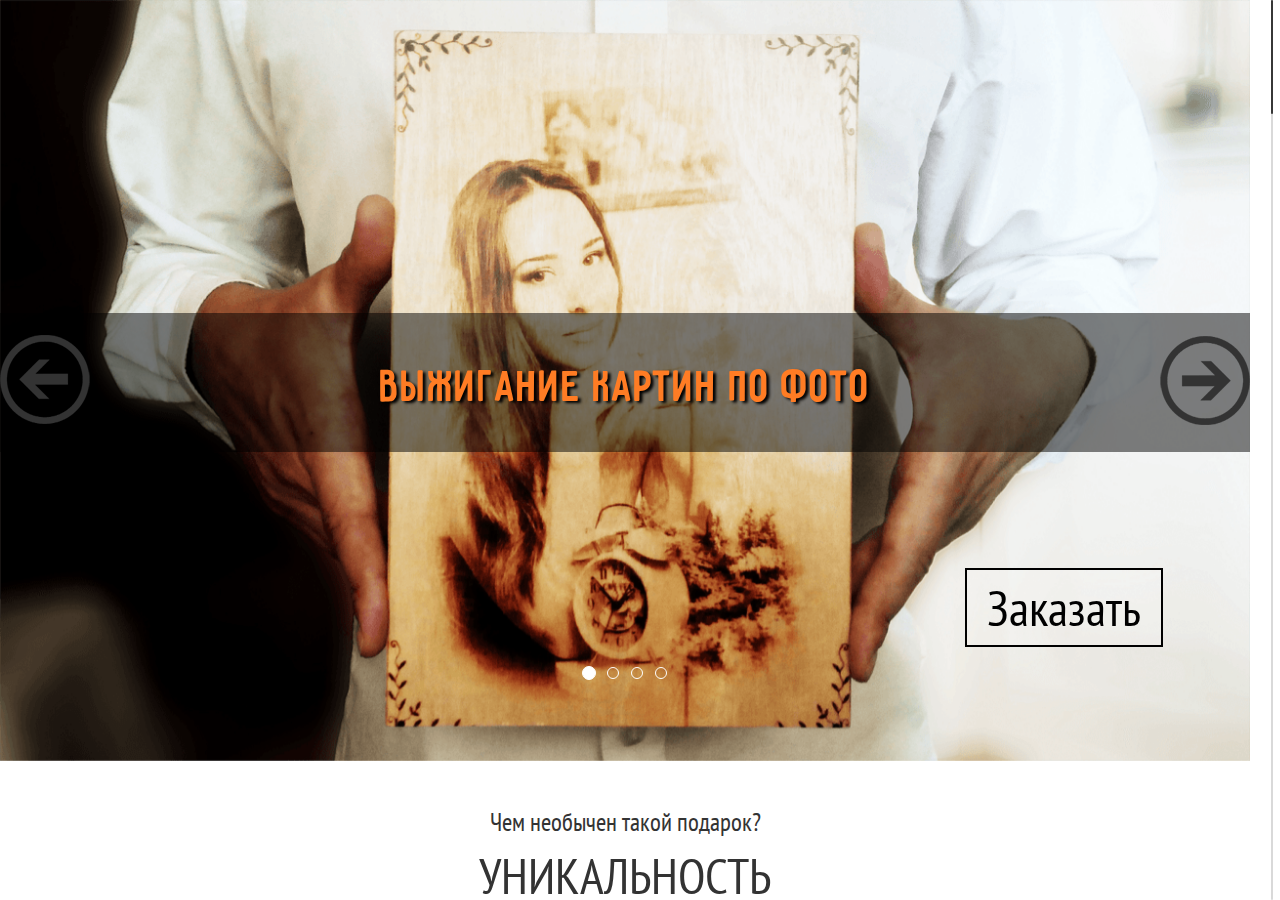
==== commit e70dd336: "scroll speed configuration" ====
--- a/index.html
+++ b/index.html
@@ -257,7 +257,8 @@
     $(window).load(function(){
      
     $("body").mCustomScrollbar({
-    theme:"light"
+    theme:"dark-thin",
+    mouseWheelPixels: 320
     });
      
     });
--- a/style.css
+++ b/style.css
@@ -2,7 +2,7 @@
 @font-face{font-family:Pribambas;src:url(fonts/Pribambas.ttf);}
 @font-face{font-family:PTsans;src:url(fonts/ptsans.ttf);}
 html, body{height: 100%;}
-body{font-family:PTsans, sans-serif;font-weight:lighter;max-width:1900px;min-width:1000px;margin:auto;color:#333;}
+body{font-family:PTsans, sans-serif;font-weight:lighter;max-width:1900px;min-width:1000px;margin:0;color:#333;}
 .carousel .global-caption{position:absolute;top:0;left:0;bottom:0;right:0;z-index:19;}
 .carousel .global-caption h1{text-shadow:3px 2px 3px #000000;font-family:Pribambas, sans-serif;color:#ff7c24;font-size:48px;font-weight:normal;position:absolute;line-height:139px;width:100%;background:rgba(0, 0, 0, 0.5);top:50%;margin:0;margin-top:-67px;text-align:center;}
 .carousel .global-caption .btn-border{display:inline-block;font-family:PTsans;font-size:50px;color:#000000;padding:5px 20px;border:2px solid #000000;text-decoration:none;background:rgba(255, 255, 255, 0.2);-webkit-transition:background .3s ease;-moz-transition:background .3s ease;-o-transition:background .3s ease;transition:background .3s ease;position:absolute;bottom:15%;right:7%;z-index:35;}
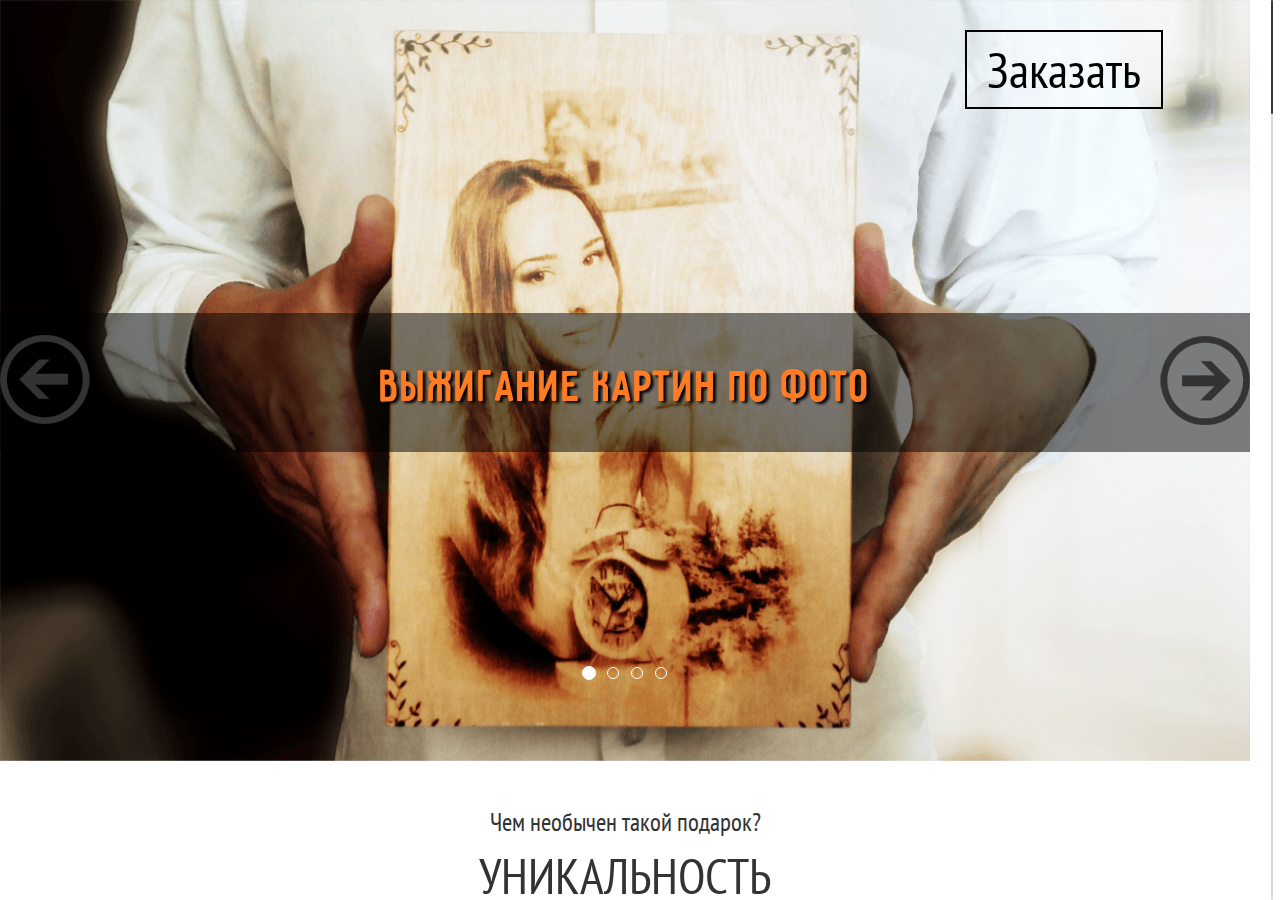
==== commit 8913309f: "before adding animations" ====
--- a/index.html
+++ b/index.html
@@ -135,9 +135,9 @@
     <div class="block our-works">
         <h2>Наши работы</h2>
         <div class="row">
-            <a href="images/layout-31.png" class=""><img src="images/layout-31.png" alt=""></a><!--
-             --><a href="images/layout-34.png" class=""><img src="images/layout-34.png" alt=""></a><!--
-            --><a href="images/layout-33.png" class=""><img src="images/layout-33.png" alt=""></a>
+            <a href="images/ready43.jpg" class=""><img src="images/layout-31.png" alt=""></a><!--
+             --><a href="images/ready11.jpg" class=""><img src="images/layout-34.png" alt=""></a><!--
+            --><a href="images/ready32.jpg" class=""><img src="images/layout-33.png" alt=""></a>
         </div>
         <div class="row">
             <a href="images/ready51.jpg" class=""><img src="images/ready51.jpg" alt=""></a><!--
@@ -258,7 +258,7 @@
      
     $("body").mCustomScrollbar({
     theme:"dark-thin",
-    mouseWheelPixels: 320
+    mouseWheelPixels: 310
     });
      
     });
--- a/style.css
+++ b/style.css
@@ -5,7 +5,7 @@
 body{font-family:PTsans, sans-serif;font-weight:lighter;max-width:1900px;min-width:1000px;margin:0;color:#333;}
 .carousel .global-caption{position:absolute;top:0;left:0;bottom:0;right:0;z-index:19;}
 .carousel .global-caption h1{text-shadow:3px 2px 3px #000000;font-family:Pribambas, sans-serif;color:#ff7c24;font-size:48px;font-weight:normal;position:absolute;line-height:139px;width:100%;background:rgba(0, 0, 0, 0.5);top:50%;margin:0;margin-top:-67px;text-align:center;}
-.carousel .global-caption .btn-border{display:inline-block;font-family:PTsans;font-size:50px;color:#000000;padding:5px 20px;border:2px solid #000000;text-decoration:none;background:rgba(255, 255, 255, 0.2);-webkit-transition:background .3s ease;-moz-transition:background .3s ease;-o-transition:background .3s ease;transition:background .3s ease;position:absolute;bottom:15%;right:7%;z-index:35;}
+.carousel .global-caption .btn-border{display:inline-block;font-family:PTsans;font-size:50px;color:#000000;padding:5px 20px;border:2px solid #000000;text-decoration:none;background:rgba(255, 255, 255, 0.2);-webkit-transition:background .3s ease;-moz-transition:background .3s ease;-o-transition:background .3s ease;transition:background .3s ease;position:absolute;top:4%;right:7%;z-index:35;}
 .carousel .global-caption .btn-border:hover{background:#fff;color:#333;border:2px solid #333;}
 .block{max-width:1280px;margin:auto;}
 .block h2{text-align:center;font-weight:normal;font-size:50px;text-transform:uppercase;margin:45px auto 0;}
